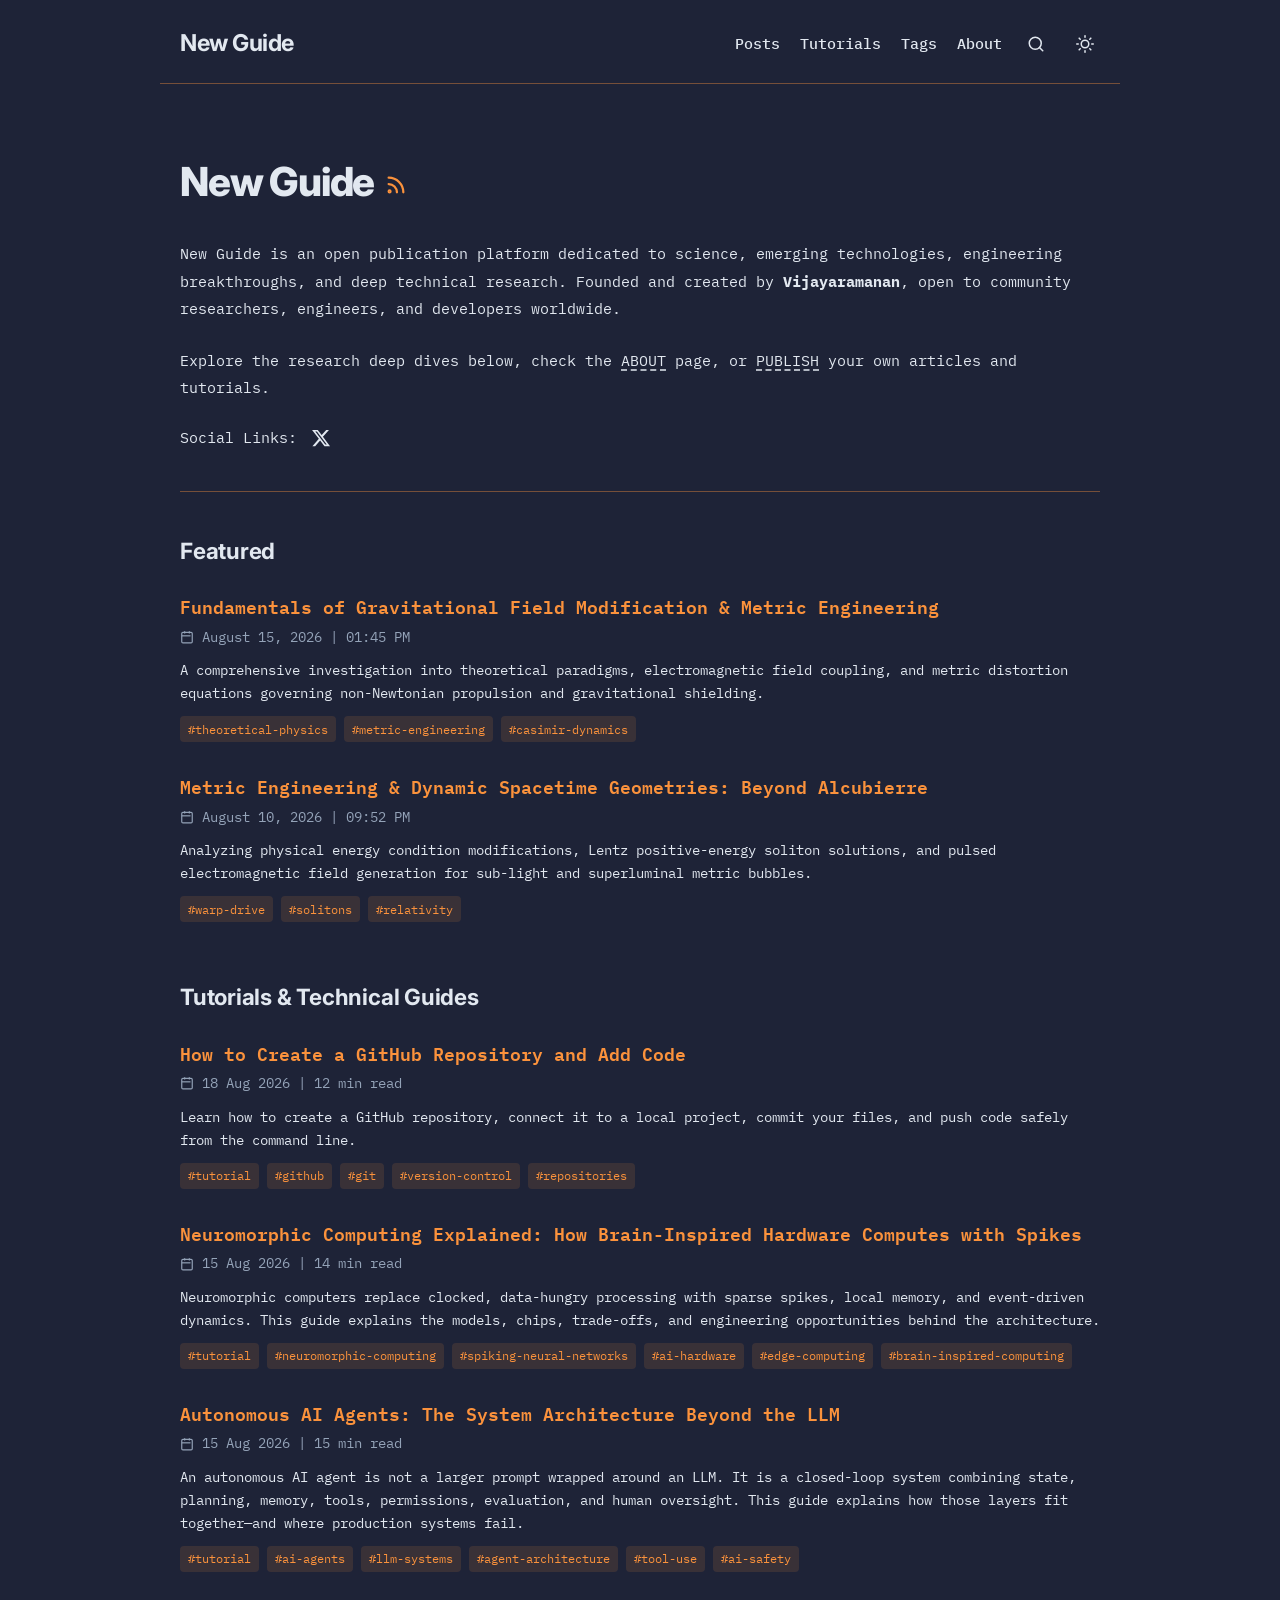
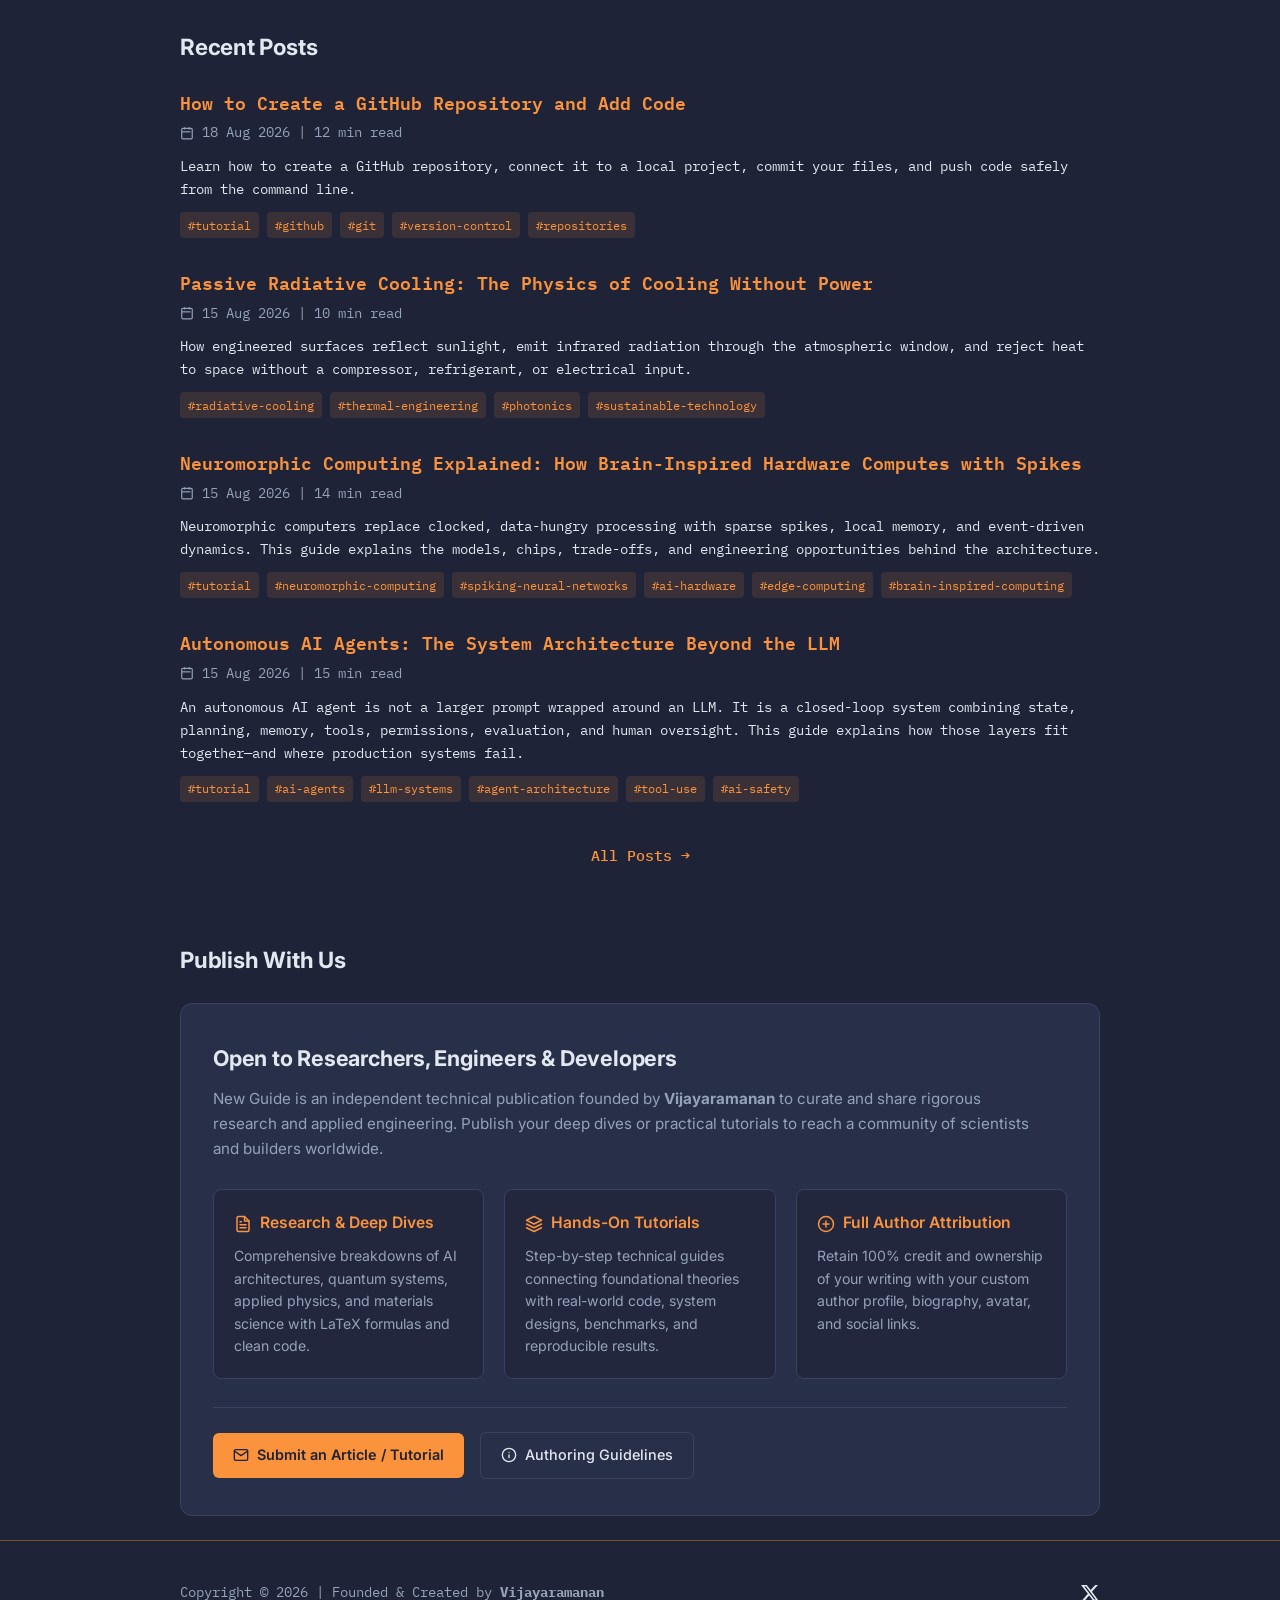
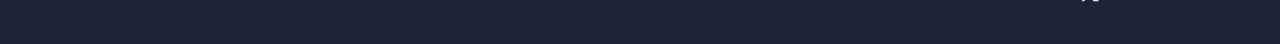
==== index.html @ a6766ba2 "Convert Authoring Guidelines to themed article page instead of raw markdown file" ====
<!DOCTYPE html>
<html lang="en" data-theme="dark">

<head>
  <meta charset="UTF-8">
  <meta name="viewport" content="width=device-width, initial-scale=1.0">
  <title>Emerging Tech &amp; Applied Science Deep Dives | New Guide</title>
  <meta name="description"
    content="Comprehensive technical guides, tutorials, and research breakdowns on AI, quantum computing, and advanced engineering. Founded by Vijayaramanan." />
  <meta name="robots" content="index, follow">

  <!-- Verification & Monetization -->
  <meta name="google-site-verification" content="jh57drEPkRNOTFCvzZ0YtAgX_91WFFoEZ09St9JlWF8" />
  <meta name="msvalidate.01" content="FA32A6288F4A4C66788B131531C3F22E" />
  <meta name="google-adsense-account" content="ca-pub-8344690183423668">

  <!-- Font Preconnect & Fast Non-Blocking Typography -->
  <link rel="preconnect" href="https://fonts.googleapis.com">
  <link rel="preconnect" href="https://fonts.gstatic.com" crossorigin>
  <link rel="preload" as="style"
    href="https://fonts.googleapis.com/css2?family=IBM+Plex+Mono:wght@400;600&family=Inter:wght@400;600;700&display=swap">
  <link rel="stylesheet"
    href="https://fonts.googleapis.com/css2?family=IBM+Plex+Mono:wght@400;600&family=Inter:wght@400;600;700&display=swap"
    media="print" onload="this.media='all'">
  <noscript>
    <link rel="stylesheet"
      href="https://fonts.googleapis.com/css2?family=IBM+Plex+Mono:wght@400;600&family=Inter:wght@400;600;700&display=swap">
  </noscript>

  <!-- Core CSS Stylesheet -->
  <link rel="stylesheet" href="assets/css/main.css?v=8">

  <!-- Favicon -->
  <link rel="icon" type="image/svg+xml"
    href="data:image/svg+xml,<svg xmlns='http://www.w3.org/2000/svg' viewBox='0 0 100 100'><circle cx='50' cy='50' r='40' fill='%23fb923c'/></svg>">
</head>

<body>
  <!-- Header -->
  <header class="site-header">
    <div class="container header-inner">
      <a href="/" class="brand-title">New Guide</a>

      <div class="nav-group">
        <nav>
          <ul class="nav-links">
            <li><a href="posts" class="nav-link">Posts</a></li>
            <li><a href="#tutorials" class="nav-link">Tutorials</a></li>
            <li><a href="posts#tags" class="nav-link">Tags</a></li>
            <li><a href="about" class="nav-link">About</a></li>
          </ul>
        </nav>

        <!-- Search Icon Button -->
        <button class="icon-btn" id="searchToggleBtn" aria-label="Search posts" title="Search">
          <svg viewBox="0 0 24 24" fill="none" stroke="currentColor" stroke-width="2" stroke-linecap="round"
            stroke-linejoin="round">
            <circle cx="11" cy="11" r="8"></circle>
            <line x1="21" y1="21" x2="16.65" y2="16.65"></line>
          </svg>
        </button>

        <!-- Light / Dark Theme Toggle Button -->
        <button class="icon-btn" id="themeToggleBtn" aria-label="Toggle light & dark theme" title="Toggle Theme">
          <svg id="themeIconSun" viewBox="0 0 24 24" fill="none" stroke="currentColor" stroke-width="2"
            stroke-linecap="round" stroke-linejoin="round">
            <circle cx="12" cy="12" r="5"></circle>
            <line x1="12" y1="1" x2="12" y2="3"></line>
            <line x1="12" y1="21" x2="12" y2="23"></line>
            <line x1="4.22" y1="4.22" x2="5.64" y2="5.64"></line>
            <line x1="18.36" y1="18.36" x2="19.78" y2="19.78"></line>
            <line x1="1" y1="12" x2="3" y2="12"></line>
            <line x1="21" y1="12" x2="23" y2="12"></line>
            <line x1="4.22" y1="19.78" x2="5.64" y2="18.36"></line>
            <line x1="18.36" y1="5.64" x2="19.78" y2="4.22"></line>
          </svg>
          <svg id="themeIconMoon" viewBox="0 0 24 24" fill="none" stroke="currentColor" stroke-width="2"
            stroke-linecap="round" stroke-linejoin="round" style="display: none;">
            <path d="M21 12.79A9 9 0 1 1 11.21 3 7 7 0 0 0 21 12.79z"></path>
          </svg>
        </button>
      </div>
    </div>
  </header>

  <main class="container">
    <!-- Realtime Search Filter Bar -->
    <div class="search-container" id="searchContainer">
      <input type="text" class="search-input" id="searchInput" placeholder="Search for any post or topic...">
    </div>

    <!-- Hero / Intro Section -->
    <section class="hero-section">
      <div class="hero-title-row">
        <h1 class="hero-title">New Guide</h1>
        <a href="#posts" class="rss-icon" aria-label="RSS Feed" title="RSS Feed">
          <svg viewBox="0 0 24 24" fill="none" stroke="currentColor" stroke-width="2.5" stroke-linecap="round"
            stroke-linejoin="round">
            <path d="M4 11a9 9 0 0 1 9 9"></path>
            <path d="M4 4a16 16 0 0 1 16 16"></path>
            <circle cx="5" cy="19" r="1"></circle>
          </svg>
        </a>
      </div>

      <p class="hero-bio">
        New Guide is an open publication platform dedicated to science, emerging technologies, engineering
        breakthroughs, and deep technical research. Founded and created by <strong>Vijayaramanan</strong>, open to
        community researchers, engineers, and developers worldwide.
      </p>

      <p class="hero-bio">
        Explore the research deep dives below, check the <a href="about" class="link-underline">ABOUT</a> page, or <a
          href="#contribute" class="link-underline">PUBLISH</a> your own articles and tutorials.
      </p>

      <div class="hero-social-row">
        <span>Social Links:</span>
        <div class="social-icons-group">
          <!-- X (Twitter) -->
          <a href="https://x.com" target="_blank" rel="noopener noreferrer" class="social-icon-link" aria-label="X"
            title="Follow on X">
            <svg viewBox="0 0 24 24" width="18" height="18" fill="currentColor">
              <path
                d="M18.244 2.25h3.308l-7.227 8.26 8.502 11.24H16.17l-5.214-6.817L4.99 21.75H1.68l7.73-8.835L1.254 2.25H8.08l4.713 6.231zm-1.161 17.52h1.833L7.084 4.126H5.117z">
              </path>
            </svg>
          </a>
        </div>
      </div>
    </section>



    <!-- Featured Section -->
    <section class="section-posts" id="posts">
      <h2 class="section-title">Featured</h2>

      <ul class="posts-list">
        <!-- Post 1 -->
        <li class="post-item">
          <h3 class="post-title">
            <a href="article.html?slug=antigravity-basics">Fundamentals of Gravitational Field Modification &amp; Metric
              Engineering</a>
          </h3>
          <div class="post-meta">
            <svg viewBox="0 0 24 24" fill="none" stroke="currentColor" stroke-width="2">
              <rect x="3" y="4" width="18" height="18" rx="2" ry="2"></rect>
              <line x1="16" y1="2" x2="16" y2="6"></line>
              <line x1="8" y1="2" x2="8" y2="6"></line>
              <line x1="3" y1="10" x2="18" y2="10"></line>
            </svg>
            <span>August 15, 2026 | 01:45 PM</span>
          </div>
          <p class="post-description">
            A comprehensive investigation into theoretical paradigms, electromagnetic field coupling, and metric
            distortion equations governing non-Newtonian propulsion and gravitational shielding.
          </p>
          <div class="post-tags" id="tags">
            <a href="#tags" class="tag-pill">#theoretical-physics</a>
            <a href="#tags" class="tag-pill">#metric-engineering</a>
            <a href="#tags" class="tag-pill">#casimir-dynamics</a>
          </div>
        </li>

        <!-- Post 2 -->
        <li class="post-item">
          <h3 class="post-title">
            <a href="article.html?slug=warp-metric-engineering">Metric Engineering &amp; Dynamic Spacetime Geometries:
              Beyond Alcubierre</a>
          </h3>
          <div class="post-meta">
            <svg viewBox="0 0 24 24" fill="none" stroke="currentColor" stroke-width="2">
              <rect x="3" y="4" width="18" height="18" rx="2" ry="2"></rect>
              <line x1="16" y1="2" x2="16" y2="6"></line>
              <line x1="8" y1="2" x2="8" y2="6"></line>
              <line x1="3" y1="10" x2="18" y2="10"></line>
            </svg>
            <span>August 10, 2026 | 09:52 PM</span>
          </div>
          <p class="post-description">
            Analyzing physical energy condition modifications, Lentz positive-energy soliton solutions, and pulsed
            electromagnetic field generation for sub-light and superluminal metric bubbles.
          </p>
          <div class="post-tags">
            <a href="#tags" class="tag-pill">#warp-drive</a>
            <a href="#tags" class="tag-pill">#solitons</a>
            <a href="#tags" class="tag-pill">#relativity</a>
          </div>
        </li>
      </ul>
    </section>

    <!-- Tutorials & Technical Guides Section -->
    <section class="section-posts" id="tutorials">
      <h2 class="section-title">Tutorials &amp; Technical Guides</h2>

      <ul class="posts-list" id="tutorialsList">
        <!-- Tutorial: GitHub Repo -->
        <li class="post-item">
          <h3 class="post-title">
            <a href="article?slug=how-to-create-a-github-repository-and-add-code">How to Create a GitHub Repository and Add Code</a>
          </h3>
          <div class="post-meta">
            <svg viewBox="0 0 24 24" fill="none" stroke="currentColor" stroke-width="2">
              <rect x="3" y="4" width="18" height="18" rx="2" ry="2"></rect>
              <line x1="16" y1="2" x2="16" y2="6"></line>
              <line x1="8" y1="2" x2="8" y2="6"></line>
              <line x1="3" y1="10" x2="18" y2="10"></line>
            </svg>
            <span>August 18, 2026 | 12 min read</span>
          </div>
          <p class="post-description">
            Learn how to create a GitHub repository, connect it to a local project, commit your files, and push code safely from the command line.
          </p>
          <div class="post-tags">
            <a href="posts?filter=tutorials" class="tag-pill">#tutorial</a>
            <a href="posts?filter=tutorials" class="tag-pill">#GitHub</a>
            <a href="posts?filter=tutorials" class="tag-pill">#version-control</a>
          </div>
        </li>

        <!-- Tutorial: AI Agents -->
        <li class="post-item">
          <h3 class="post-title">
            <a href="article?slug=autonomous-ai-agents-system-architecture">Autonomous AI Agents: The System Architecture Beyond the LLM</a>
          </h3>
          <div class="post-meta">
            <svg viewBox="0 0 24 24" fill="none" stroke="currentColor" stroke-width="2">
              <rect x="3" y="4" width="18" height="18" rx="2" ry="2"></rect>
              <line x1="16" y1="2" x2="16" y2="6"></line>
              <line x1="8" y1="2" x2="8" y2="6"></line>
              <line x1="3" y1="10" x2="18" y2="10"></line>
            </svg>
            <span>August 15, 2026 | 15 min read</span>
          </div>
          <p class="post-description">
            A comprehensive architectural walkthrough for designing closed-loop agent systems combining state machines, planning memory, tool orchestration, permission tiers, and production failure-handling.
          </p>
          <div class="post-tags">
            <a href="posts?filter=tutorials" class="tag-pill">#tutorial</a>
            <a href="posts?filter=tutorials" class="tag-pill">#AI-agents</a>
            <a href="posts?filter=tutorials" class="tag-pill">#system-architecture</a>
          </div>
        </li>

        <!-- Tutorial: Neuromorphic -->
        <li class="post-item">
          <h3 class="post-title">
            <a href="article?slug=neuromorphic-computing-brain-inspired-hardware">Neuromorphic Computing Explained: How Brain-Inspired Hardware Computes with Spikes</a>
          </h3>
          <div class="post-meta">
            <svg viewBox="0 0 24 24" fill="none" stroke="currentColor" stroke-width="2">
              <rect x="3" y="4" width="18" height="18" rx="2" ry="2"></rect>
              <line x1="16" y1="2" x2="16" y2="6"></line>
              <line x1="8" y1="2" x2="8" y2="6"></line>
              <line x1="3" y1="10" x2="18" y2="10"></line>
            </svg>
            <span>August 15, 2026 | 14 min read</span>
          </div>
          <p class="post-description">
            A step-by-step breakdown of how brain-inspired hardware computes using sparse asynchronous spikes, leaky integrate-and-fire models, and on-chip synaptic crossbars.
          </p>
          <div class="post-tags">
            <a href="posts?filter=tutorials" class="tag-pill">#tutorial</a>
            <a href="posts?filter=tutorials" class="tag-pill">#neuromorphic</a>
            <a href="posts?filter=tutorials" class="tag-pill">#AI-hardware</a>
          </div>
        </li>
      </ul>
    </section>

    <!-- Recent Posts Section -->
    <section class="section-posts">
      <h2 class="section-title">Recent Posts</h2>

      <ul class="posts-list" id="latestArticlesGrid">
        <!-- Monthly Field Dispatch 1 -->
        <li class="post-item">
          <h3 class="post-title">
            <a href="article.html?slug=antigravity-basics">High-Q Superconducting Resonator Cryogenic Calibration</a>
          </h3>
          <div class="post-meta">
            <svg viewBox="0 0 24 24" fill="none" stroke="currentColor" stroke-width="2">
              <rect x="3" y="4" width="18" height="18" rx="2" ry="2"></rect>
              <line x1="16" y1="2" x2="16" y2="6"></line>
              <line x1="8" y1="2" x2="8" y2="6"></line>
              <line x1="3" y1="10" x2="18" y2="10"></line>
            </svg>
            <span>August 02, 2026 | 11:15 AM</span>
          </div>
          <p class="post-description">
            Testing unloaded quality factor in niobium-tin microwave cavities at 2.0 Kelvin for baseline Casimir
            displacement detection.
          </p>
          <div class="post-tags">
            <a href="#tags" class="tag-pill">#lab-dispatch</a>
            <a href="#tags" class="tag-pill">#superconductivity</a>
          </div>
        </li>

        <!-- Monthly Field Dispatch 2 -->
        <li class="post-item">
          <h3 class="post-title">
            <a href="article.html?slug=warp-metric-engineering">Numerical Convergence of Lentz Soliton Stress
              Tensors</a>
          </h3>
          <div class="post-meta">
            <svg viewBox="0 0 24 24" fill="none" stroke="currentColor" stroke-width="2">
              <rect x="3" y="4" width="18" height="18" rx="2" ry="2"></rect>
              <line x1="16" y1="2" x2="16" y2="6"></line>
              <line x1="8" y1="2" x2="8" y2="6"></line>
              <line x1="3" y1="10" x2="18" y2="10"></line>
            </svg>
            <span>July 24, 2026 | 04:30 PM</span>
          </div>
          <p class="post-description">
            Numerical benchmarks indicating harmonic frequency mixing yields a 42% reduction in required excitation
            field power.
          </p>
          <div class="post-tags">
            <a href="#tags" class="tag-pill">#numerical-physics</a>
            <a href="#tags" class="tag-pill">#tensors</a>
          </div>
        </li>
      </ul>

      <div class="all-posts-btn-wrapper">
        <a href="posts" class="all-posts-link">
          All Posts &rarr;
        </a>
      </div>
    </section>

    <!-- Contribute / Publish Section -->
    <section class="section-contribute" id="contribute">
      <h2 class="section-title">Publish With Us</h2>

      <div class="contribute-box">
        <div class="contribute-header">
          <h3 class="contribute-tagline">Open to Researchers, Engineers &amp; Developers</h3>
          <p class="contribute-desc">
            New Guide is an independent technical publication founded by <strong>Vijayaramanan</strong> to curate and
            share rigorous research and applied engineering. Publish your deep dives or practical tutorials to reach a
            community of scientists and builders worldwide.
          </p>
        </div>

        <div class="contribute-features">
          <div class="contribute-feature-item">
            <div class="contribute-feature-title">
              <svg viewBox="0 0 24 24" width="18" height="18" fill="none" stroke="currentColor" stroke-width="2"
                stroke-linecap="round" stroke-linejoin="round">
                <path d="M14 2H6a2 2 0 0 0-2 2v16a2 2 0 0 0 2 2h12a2 2 0 0 0 2-2V8z"></path>
                <polyline points="14 2 14 8 20 8"></polyline>
                <line x1="16" y1="13" x2="8" y2="13"></line>
                <line x1="16" y1="17" x2="8" y2="17"></line>
                <polyline points="10 9 9 9 8 9"></polyline>
              </svg>
              <span>Research &amp; Deep Dives</span>
            </div>
            <p class="contribute-feature-text">
              Comprehensive breakdowns of AI architectures, quantum systems, applied physics, and materials science with
              LaTeX formulas and clean code.
            </p>
          </div>

          <div class="contribute-feature-item">
            <div class="contribute-feature-title">
              <svg viewBox="0 0 24 24" width="18" height="18" fill="none" stroke="currentColor" stroke-width="2"
                stroke-linecap="round" stroke-linejoin="round">
                <polygon points="12 2 2 7 12 12 22 7 12 2"></polygon>
                <polyline points="2 17 12 22 22 17"></polyline>
                <polyline points="2 12 12 17 22 12"></polyline>
              </svg>
              <span>Hands-On Tutorials</span>
            </div>
            <p class="contribute-feature-text">
              Step-by-step technical guides connecting foundational theories with real-world code, system designs,
              benchmarks, and reproducible results.
            </p>
          </div>

          <div class="contribute-feature-item">
            <div class="contribute-feature-title">
              <svg viewBox="0 0 24 24" width="18" height="18" fill="none" stroke="currentColor" stroke-width="2"
                stroke-linecap="round" stroke-linejoin="round">
                <circle cx="12" cy="12" r="10"></circle>
                <path d="M12 8v8"></path>
                <path d="M8 12h8"></path>
              </svg>
              <span>Full Author Attribution</span>
            </div>
            <p class="contribute-feature-text">
              Retain 100% credit and ownership of your writing with your custom author profile, biography, avatar, and
              social links.
            </p>
          </div>
        </div>

        <div class="contribute-actions">
          <a href="mailto:mvijayramanan1210@gmail.com?subject=Article%20Submission%20/%20Proposal%20-%20New%20Guide"
            class="btn-primary">
            <svg viewBox="0 0 24 24" width="16" height="16" fill="none" stroke="currentColor" stroke-width="2"
              stroke-linecap="round" stroke-linejoin="round">
              <path d="M4 4h16c1.1 0 2 .9 2 2v12c0 1.1-.9 2-2 2H4c-1.1 0-2-.9-2-2V6c0-1.1.9-2 2-2z"></path>
              <polyline points="22,6 12,13 2,6"></polyline>
            </svg>
            Submit an Article / Tutorial
          </a>
          <a href="article?slug=authoring-guidelines" class="btn-secondary">
            <svg viewBox="0 0 24 24" width="16" height="16" fill="none" stroke="currentColor" stroke-width="2"
              stroke-linecap="round" stroke-linejoin="round">
              <circle cx="12" cy="12" r="10"></circle>
              <line x1="12" y1="16" x2="12" y2="12"></line>
              <line x1="12" y1="8" x2="12.01" y2="8"></line>
            </svg>
            Authoring Guidelines
          </a>
        </div>
      </div>
    </section>


  </main>

  <!-- Footer -->
  <footer class="site-footer">
    <div class="container footer-inner">
      <div>
        Copyright &copy; 2026 | Founded &amp; Created by <strong>Vijayaramanan</strong>
      </div>
      <div class="footer-social-links">
        <a href="https://x.com" target="_blank" rel="noopener noreferrer" class="social-icon-link" aria-label="X"
          title="Follow on X">
          <svg viewBox="0 0 24 24" width="18" height="18" fill="currentColor">
            <path
              d="M18.244 2.25h3.308l-7.227 8.26 8.502 11.24H16.17l-5.214-6.817L4.99 21.75H1.68l7.73-8.835L1.254 2.25H8.08l4.713 6.231zm-1.161 17.52h1.833L7.084 4.126H5.117z">
            </path>
          </svg>
        </a>
      </div>
    </div>
  </footer>

  <!-- Scripts -->
  <script src="assets/js/main.js?v=11"></script>
  <script src="assets/js/articles-index.js?v=11"></script>

  <!-- Non-Blocking Analytics & Monetization (Loaded after paint for high Core Web Vitals) -->
  <script async src="https://www.googletagmanager.com/gtag/js?id=G-02VJ3HKMP4"></script>
  <script>
    window.dataLayer = window.dataLayer || [];
    function gtag() { dataLayer.push(arguments); }
    gtag('js', new Date());
    gtag('config', 'G-02VJ3HKMP4');
  </script>
  <script async src="https://pagead2.googlesyndication.com/pagead/js/adsbygoogle.js?client=ca-pub-8344690183423668"
    crossorigin="anonymous"></script>
  <script async src="https://fundingchoicesmessages.google.com/i/pub-8344690183423668?ers=1"></script>
  <script>
    (function () {
      function signalGooglefcPresent() {
        if (!window.frames['googlefcPresent']) {
          if (document.body) {
            const iframe = document.createElement('iframe');
            iframe.style = 'width: 0; height: 0; border: none; z-index: -1000; left: -1000px; top: -1000px;';
            iframe.style.display = 'none';
            iframe.name = 'googlefcPresent';
            document.body.appendChild(iframe);
          } else {
            setTimeout(signalGooglefcPresent, 0);
          }
        }
      }
      signalGooglefcPresent();
    })();
  </script>
  <script>
    (function (c, l, a, r, i, t, y) {
      c[a] = c[a] || function () { (c[a].q = c[a].q || []).push(arguments) };
      t = l.createElement(r); t.async = 1; t.src = "https://www.clarity.ms/tag/" + i + "?ref=bwt";
      y = l.getElementsByTagName(r)[0]; y.parentNode.insertBefore(t, y);
    })(window, document, "clarity", "script", "y2ti6affwv");
  </script>
</body>

</html>
---- assets/css/main.css ----
/* ==========================================================================
   ASTROPAPER THEME - NEW GUIDE
   Minimal, accessible, responsive, clean typography & high-contrast dark/light mode
   ========================================================================== */

:root {
  /* Color Palette - Dark Mode (Default) */
  --color-bg: #1e2337;
  --color-card: #282f48;
  --color-card-muted: #22273d;
  --color-border: #3b4261;
  --color-border-accent: rgba(251, 146, 60, 0.4);
  --color-text-base: #e2e8f0;
  --color-text-muted: #94a3b8;
  --color-accent: #fb923c;       /* AstroPaper signature orange/copper */
  --color-accent-hover: #fdba74;
  --color-tag-bg: rgba(251, 146, 60, 0.12);

  /* Fonts */
  --font-mono: 'IBM Plex Mono', 'Fira Code', ui-monospace, SFMono-Regular, Menlo, Monaco, Consolas, monospace;
  --font-sans: 'Inter', system-ui, -apple-system, BlinkMacSystemFont, 'Segoe UI', Roboto, sans-serif;

  /* Layout */
  --max-width: 960px;
  --header-height: 64px;
}

[data-theme="light"] {
  --color-bg: #fdfdfd;
  --color-card: #ffffff;
  --color-card-muted: #f8fafc;
  --color-border: #e2e8f0;
  --color-border-accent: rgba(234, 88, 12, 0.3);
  --color-text-base: #1e293b;
  --color-text-muted: #64748b;
  --color-accent: #ea580c;
  --color-accent-hover: #c2410c;
  --color-tag-bg: rgba(234, 88, 12, 0.08);
}

/* Reset & Base */
*, *::before, *::after {
  box-sizing: border-box;
  margin: 0;
  padding: 0;
}

html {
  scroll-behavior: smooth;
  background-color: var(--color-bg);
}

body {
  font-family: var(--font-mono);
  background-color: var(--color-bg);
  color: var(--color-text-base);
  line-height: 1.7;
  font-size: 1rem;
  -webkit-font-smoothing: antialiased;
  -moz-osx-font-smoothing: grayscale;
  min-height: 100vh;
  display: flex;
  flex-direction: column;
  transition: background-color 0.2s ease, color 0.2s ease;
}

/* Links */
a {
  color: inherit;
  text-decoration: none;
  transition: color 0.15s ease;
}

a.link-underline {
  text-decoration: underline;
  text-underline-offset: 4px;
  text-decoration-style: dashed;
}

a.link-underline:hover {
  color: var(--color-accent);
  text-decoration-style: solid;
}

/* Layout Containers */
.container {
  width: 100%;
  max-width: var(--max-width);
  margin: 0 auto;
  padding: 0 1.25rem;
}

/* Top Header */
.site-header {
  width: 100%;
  padding: 1.5rem 0 1rem 0;
}

.site-header .header-inner {
  display: flex;
  align-items: center;
  justify-content: space-between;
  padding-bottom: 1.25rem;
  border-bottom: 1px solid var(--color-border-accent);
}

.brand-title {
  font-family: var(--font-sans);
  font-size: 1.45rem;
  font-weight: 700;
  letter-spacing: -0.02em;
  color: var(--color-text-base);
  transition: color 0.15s ease;
}

.brand-title:hover {
  color: var(--color-accent);
}

.nav-group {
  display: flex;
  align-items: center;
  gap: 1.25rem;
}

.nav-links {
  display: flex;
  align-items: center;
  gap: 1.25rem;
  list-style: none;
  font-size: 0.95rem;
}

.nav-link {
  color: var(--color-text-base);
  font-weight: 500;
  padding: 0.2rem 0;
  position: relative;
}

.nav-link:hover, .nav-link.active {
  color: var(--color-accent);
}

/* Action Icons (Search & Theme Toggle) */
.icon-btn {
  background: transparent;
  border: none;
  color: var(--color-text-base);
  cursor: pointer;
  padding: 0.35rem;
  display: inline-flex;
  align-items: center;
  justify-content: center;
  border-radius: 4px;
  transition: color 0.15s ease, transform 0.15s ease;
}

.icon-btn:hover {
  color: var(--color-accent);
  transform: scale(1.1);
}

.icon-btn svg {
  width: 18px;
  height: 18px;
}

/* Main Content Area */
main {
  flex: 1;
  padding-bottom: 4rem;
}

/* Hero Section */
.hero-section {
  padding: 3rem 0 2.5rem 0;
  border-bottom: 1px solid var(--color-border-accent);
}

.hero-title-row {
  display: flex;
  align-items: baseline;
  gap: 0.65rem;
  margin-bottom: 1.5rem;
}

.hero-title {
  font-family: var(--font-sans);
  font-size: 2.5rem;
  font-weight: 800;
  letter-spacing: -0.03em;
  color: var(--color-text-base);
}

.rss-icon {
  color: var(--color-accent);
  display: inline-flex;
  align-items: center;
}

.rss-icon svg {
  width: 22px;
  height: 22px;
}

.hero-bio {
  font-size: 0.95rem;
  color: var(--color-text-base);
  line-height: 1.8;
  margin-bottom: 1.5rem;
}

.hero-social-row {
  display: flex;
  align-items: center;
  gap: 0.85rem;
  font-size: 0.95rem;
  flex-wrap: wrap;
}

.social-icons-group {
  display: flex;
  align-items: center;
  gap: 0.75rem;
}

.social-icon-link {
  color: var(--color-text-base);
  display: inline-flex;
  align-items: center;
  transition: color 0.15s ease, transform 0.15s ease;
}

.social-icon-link:hover {
  color: var(--color-accent);
  transform: translateY(-2px);
}

.social-icon-link svg {
  width: 20px;
  height: 20px;
}

/* Section Titles */
.section-posts {
  padding: 2.5rem 0 1rem 0;
}

.section-title {
  font-family: var(--font-sans);
  font-size: 1.4rem;
  font-weight: 700;
  color: var(--color-text-base);
  margin-bottom: 1.5rem;
  letter-spacing: -0.01em;
}

/* Post Lists (AstroPaper Linear Style on Homepage) */
.posts-list {
  display: flex;
  flex-direction: column;
  gap: 2rem;
  list-style: none;
}

.post-item {
  display: flex;
  flex-direction: column;
  gap: 0.35rem;
}

.post-title {
  font-family: var(--font-mono);
  font-size: 1.15rem;
  font-weight: 600;
  line-height: 1.4;
}

.post-title a {
  color: var(--color-accent);
}

.post-title a:hover {
  text-decoration: underline;
  text-underline-offset: 4px;
}

.post-meta {
  display: flex;
  align-items: center;
  gap: 0.5rem;
  font-size: 0.85rem;
  color: var(--color-text-muted);
}

.post-meta svg {
  width: 14px;
  height: 14px;
  color: var(--color-text-muted);
}

.post-description {
  font-size: 0.9rem;
  color: var(--color-text-base);
  line-height: 1.6;
  margin-top: 0.25rem;
}

.post-tags {
  display: flex;
  gap: 0.5rem;
  flex-wrap: wrap;
  margin-top: 0.4rem;
}

.tag-pill {
  font-size: 0.78rem;
  color: var(--color-accent);
  background: var(--color-tag-bg);
  padding: 0.15rem 0.5rem;
  border-radius: 4px;
  text-decoration: none;
}

.tag-pill:hover {
  text-decoration: underline;
}

/* ==========================================================================
   ALL POSTS - 3-COLUMN CARD GRID (AS REQUESTED)
   ========================================================================== */

.posts-page-header {
  padding: 2rem 0 1.5rem 0;
}

.posts-page-title {
  font-family: var(--font-sans);
  font-size: 2.25rem;
  font-weight: 800;
  color: var(--color-text-base);
  margin-bottom: 0.5rem;
}

.posts-page-subtitle {
  font-size: 0.95rem;
  color: var(--color-text-muted);
}

/* Category Filter Tabs */
.filter-tabs-row {
  display: flex;
  align-items: center;
  gap: 0.5rem;
  flex-wrap: wrap;
  margin: 1.5rem 0 2rem 0;
  padding-bottom: 1rem;
  border-bottom: 1px solid var(--color-border);
}

.filter-tab-btn {
  background: var(--color-card);
  border: 1px solid var(--color-border);
  color: var(--color-text-muted);
  font-family: var(--font-mono);
  font-size: 0.82rem;
  padding: 0.4rem 0.85rem;
  border-radius: 6px;
  cursor: pointer;
  transition: all 0.15s ease;
}

.filter-tab-btn:hover, .filter-tab-btn.active {
  background: var(--color-tag-bg);
  border-color: var(--color-accent);
  color: var(--color-accent);
}

/* The 3-Column Blog Cards Grid */
.posts-grid {
  display: grid;
  grid-template-columns: repeat(auto-fill, minmax(280px, 1fr));
  gap: 1.5rem;
  list-style: none;
  margin-bottom: 3rem;
}

@media (min-width: 768px) {
  .posts-grid {
    grid-template-columns: repeat(2, 1fr);
  }
}

@media (min-width: 900px) {
  .posts-grid {
    grid-template-columns: repeat(3, 1fr);
  }
}

/* Single Post Card */
.card-post {
  background: var(--color-card);
  border: 1px solid var(--color-border);
  border-radius: 12px;
  padding: 1.5rem;
  display: flex;
  flex-direction: column;
  justify-content: space-between;
  height: 100%;
  transition: transform 0.2s ease, border-color 0.2s ease, box-shadow 0.2s ease;
  box-shadow: 0 4px 12px rgba(0, 0, 0, 0.08);
}

.card-post:hover {
  transform: translateY(-4px);
  border-color: var(--color-accent);
  box-shadow: 0 10px 25px rgba(0, 0, 0, 0.18);
}

.card-top {
  display: flex;
  flex-direction: column;
}

.card-category {
  font-family: var(--font-sans);
  font-size: 0.82rem;
  font-weight: 600;
  color: var(--color-accent);
  margin-bottom: 0.65rem;
  text-transform: capitalize;
}

.card-title-row {
  display: flex;
  align-items: flex-start;
  justify-content: space-between;
  gap: 0.5rem;
  margin-bottom: 0.75rem;
}

.card-title {
  font-family: var(--font-sans);
  font-size: 1.2rem;
  font-weight: 700;
  line-height: 1.35;
  color: var(--color-text-base);
  transition: color 0.15s ease;
}

.card-post:hover .card-title {
  color: var(--color-accent);
}

.card-arrow {
  font-size: 1.15rem;
  line-height: 1;
  color: var(--color-text-muted);
  transition: transform 0.2s ease, color 0.2s ease;
  flex-shrink: 0;
}

.card-post:hover .card-arrow {
  transform: translate(2px, -2px);
  color: var(--color-accent);
}

.card-excerpt {
  font-family: var(--font-mono);
  font-size: 0.88rem;
  color: var(--color-text-muted);
  line-height: 1.6;
  margin-bottom: 1.5rem;
  flex-grow: 1;
}

/* Author Footer */
.card-author-footer {
  display: flex;
  align-items: center;
  gap: 0.75rem;
  padding-top: 1rem;
  border-top: 1px solid var(--color-border);
}

.card-avatar {
  width: 36px;
  height: 36px;
  border-radius: 50%;
  background: var(--color-accent);
  color: #1e2337;
  font-weight: 700;
  font-size: 0.88rem;
  display: flex;
  align-items: center;
  justify-content: center;
  flex-shrink: 0;
}

.card-author-meta {
  display: flex;
  flex-direction: column;
  line-height: 1.25;
}

.card-author-name {
  font-family: var(--font-sans);
  font-size: 0.85rem;
  font-weight: 600;
  color: var(--color-text-base);
}

.card-post-date {
  font-family: var(--font-mono);
  font-size: 0.75rem;
  color: var(--color-text-muted);
}

/* "All Posts ->" button */
.all-posts-btn-wrapper {
  margin-top: 2.5rem;
  text-align: center;
}

.all-posts-link {
  display: inline-flex;
  align-items: center;
  gap: 0.4rem;
  font-size: 0.95rem;
  color: var(--color-accent);
  font-weight: 500;
}

.all-posts-link:hover {
  text-decoration: underline;
  text-underline-offset: 4px;
}

/* Contribute & Publish Section */
.section-contribute {
  padding: 3.5rem 0 1.5rem 0;
}

.contribute-box {
  background: var(--color-card);
  border: 1px solid var(--color-border);
  border-radius: 12px;
  padding: 2.25rem 2rem;
  margin-top: 1.25rem;
  position: relative;
  overflow: hidden;
  transition: border-color 0.2s ease, box-shadow 0.2s ease;
  font-family: var(--font-sans);
}

.contribute-box:hover {
  border-color: var(--color-border-accent);
  box-shadow: 0 8px 24px rgba(0, 0, 0, 0.15);
}

.contribute-header {
  margin-bottom: 1.75rem;
}

.contribute-tagline {
  font-family: var(--font-sans);
  font-size: 1.35rem;
  font-weight: 700;
  color: var(--color-text-base);
  margin-bottom: 0.6rem;
  letter-spacing: -0.01em;
}

.contribute-desc {
  font-family: var(--font-sans);
  font-size: 0.95rem;
  color: var(--color-text-muted);
  line-height: 1.65;
  max-width: 820px;
}

.contribute-features {
  display: grid;
  grid-template-columns: repeat(auto-fit, minmax(250px, 1fr));
  gap: 1.25rem;
  margin: 1.75rem 0;
}

.contribute-feature-item {
  background: var(--color-card-muted);
  border: 1px solid var(--color-border);
  border-radius: 8px;
  padding: 1.25rem;
  display: flex;
  flex-direction: column;
  gap: 0.5rem;
  transition: transform 0.15s ease, border-color 0.15s ease;
}

.contribute-feature-item:hover {
  transform: translateY(-2px);
  border-color: var(--color-border-accent);
}

.contribute-feature-title {
  font-family: var(--font-sans);
  font-size: 0.98rem;
  font-weight: 600;
  color: var(--color-accent);
  display: flex;
  align-items: center;
  gap: 0.5rem;
}

.contribute-feature-text {
  font-family: var(--font-sans);
  font-size: 0.88rem;
  color: var(--color-text-muted);
  line-height: 1.6;
}

.contribute-actions {
  display: flex;
  align-items: center;
  flex-wrap: wrap;
  gap: 1rem;
  margin-top: 1.75rem;
  padding-top: 1.5rem;
  border-top: 1px solid var(--color-border);
}

.btn-primary {
  display: inline-flex;
  align-items: center;
  gap: 0.5rem;
  background: var(--color-accent);
  color: #1e2337;
  font-family: var(--font-sans);
  font-weight: 600;
  font-size: 0.9rem;
  padding: 0.65rem 1.25rem;
  border-radius: 6px;
  transition: background-color 0.15s ease, transform 0.15s ease;
}

.btn-primary:hover {
  background: var(--color-accent-hover);
  transform: translateY(-1px);
  color: #1e2337;
}

.btn-secondary {
  display: inline-flex;
  align-items: center;
  gap: 0.5rem;
  background: transparent;
  color: var(--color-text-base);
  border: 1px solid var(--color-border);
  font-family: var(--font-sans);
  font-weight: 500;
  font-size: 0.9rem;
  padding: 0.65rem 1.25rem;
  border-radius: 6px;
  transition: border-color 0.15s ease, color 0.15s ease, background-color 0.15s ease;
}

.btn-secondary:hover {
  border-color: var(--color-accent);
  color: var(--color-accent);
  background: var(--color-tag-bg);
}

/* Footer */
.site-footer {
  padding: 2.5rem 0;
  border-top: 1px solid var(--color-border-accent);
  font-size: 0.85rem;
  color: var(--color-text-muted);
}

.footer-inner {
  display: flex;
  align-items: center;
  justify-content: space-between;
  flex-wrap: wrap;
  gap: 1rem;
}

.footer-social-links {
  display: flex;
  align-items: center;
  gap: 0.85rem;
}

/* Search Modal / Bar */
.search-container {
  display: none;
  padding: 2rem 0;
  border-bottom: 1px solid var(--color-border);
  margin-bottom: 2rem;
}

.search-container.active {
  display: block;
}

.search-input {
  width: 100%;
  padding: 0.75rem 1rem;
  background: var(--color-card);
  border: 1px solid var(--color-border);
  border-radius: 6px;
  color: var(--color-text-base);
  font-family: var(--font-mono);
  font-size: 0.95rem;
  outline: none;
}

.search-input:focus {
  border-color: var(--color-accent);
}

/* Responsive */
@media (max-width: 640px) {
  .hero-title {
    font-size: 2rem;
  }
  
  .site-header .header-inner {
    flex-wrap: wrap;
    gap: 1rem;
  }

  .nav-links {
    gap: 0.85rem;
    font-size: 0.88rem;
  }

  .footer-inner {
    flex-direction: column;
    align-items: flex-start;
  }
}
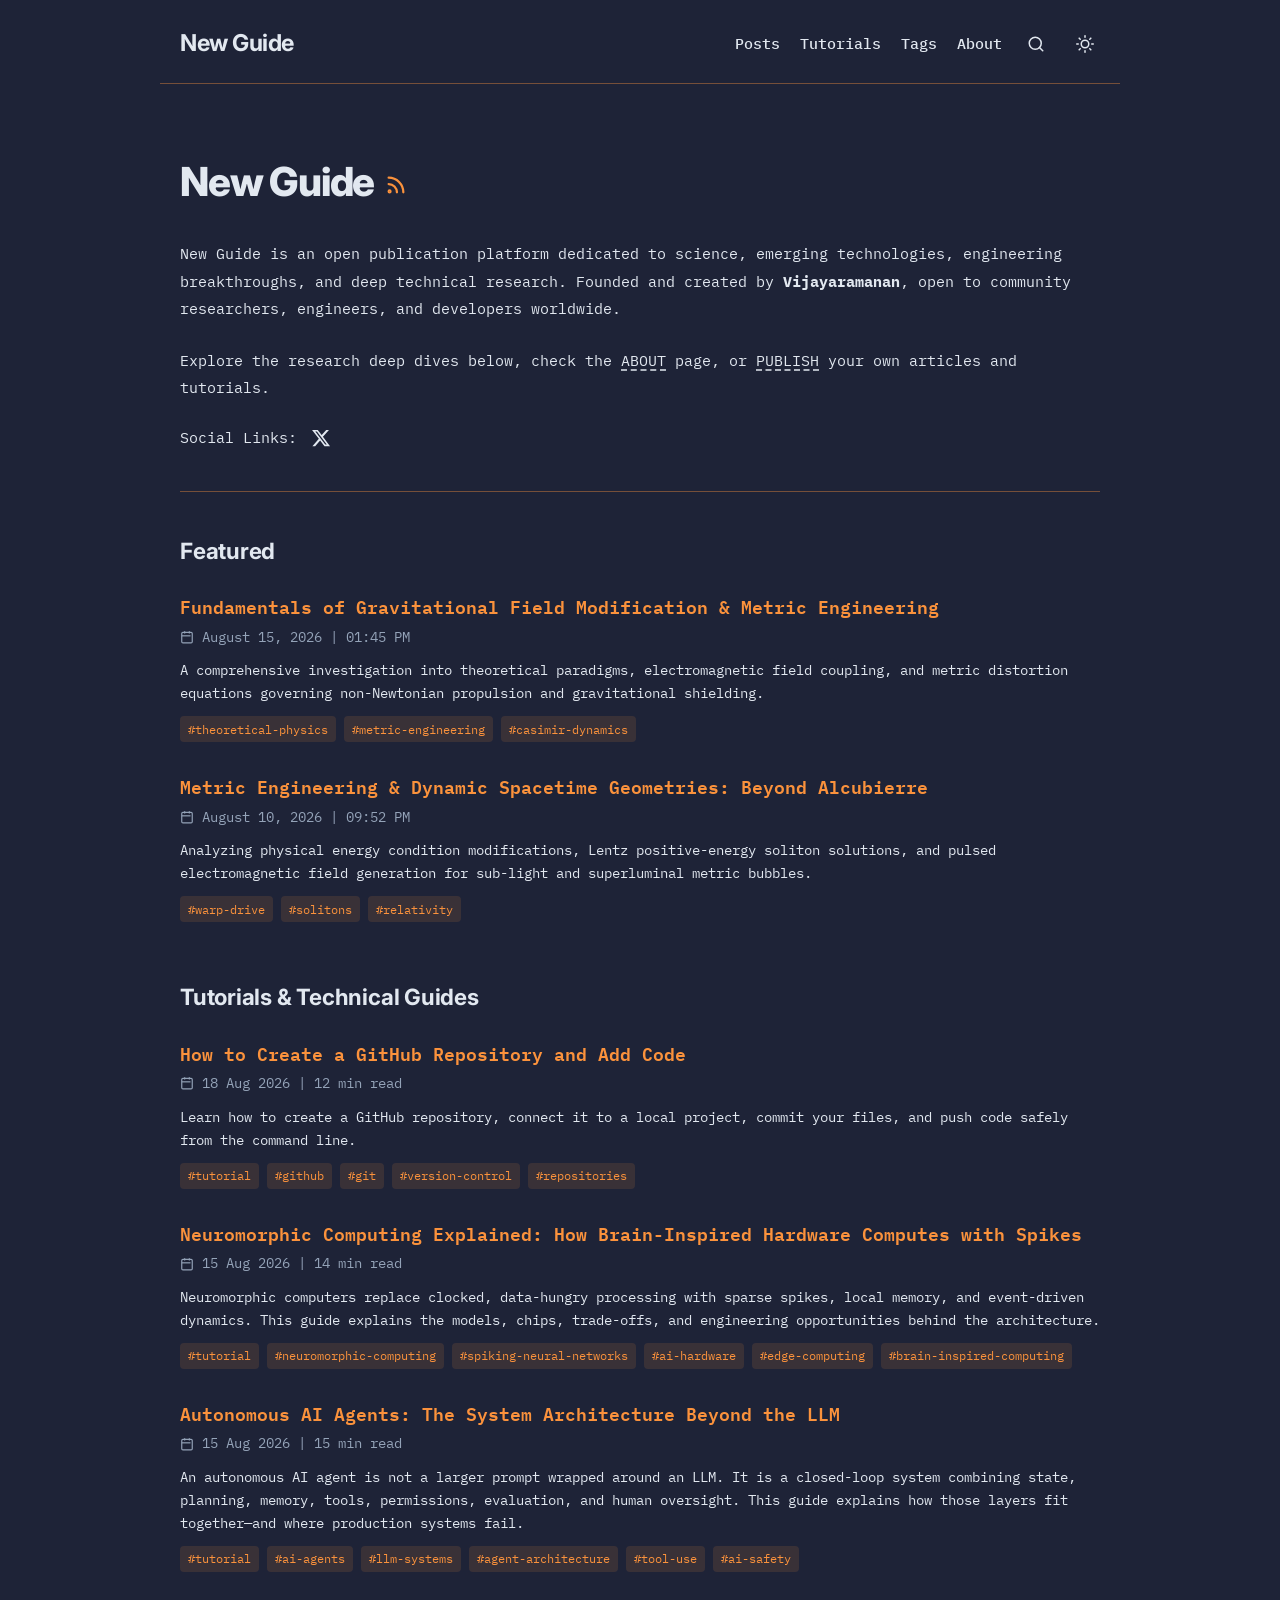
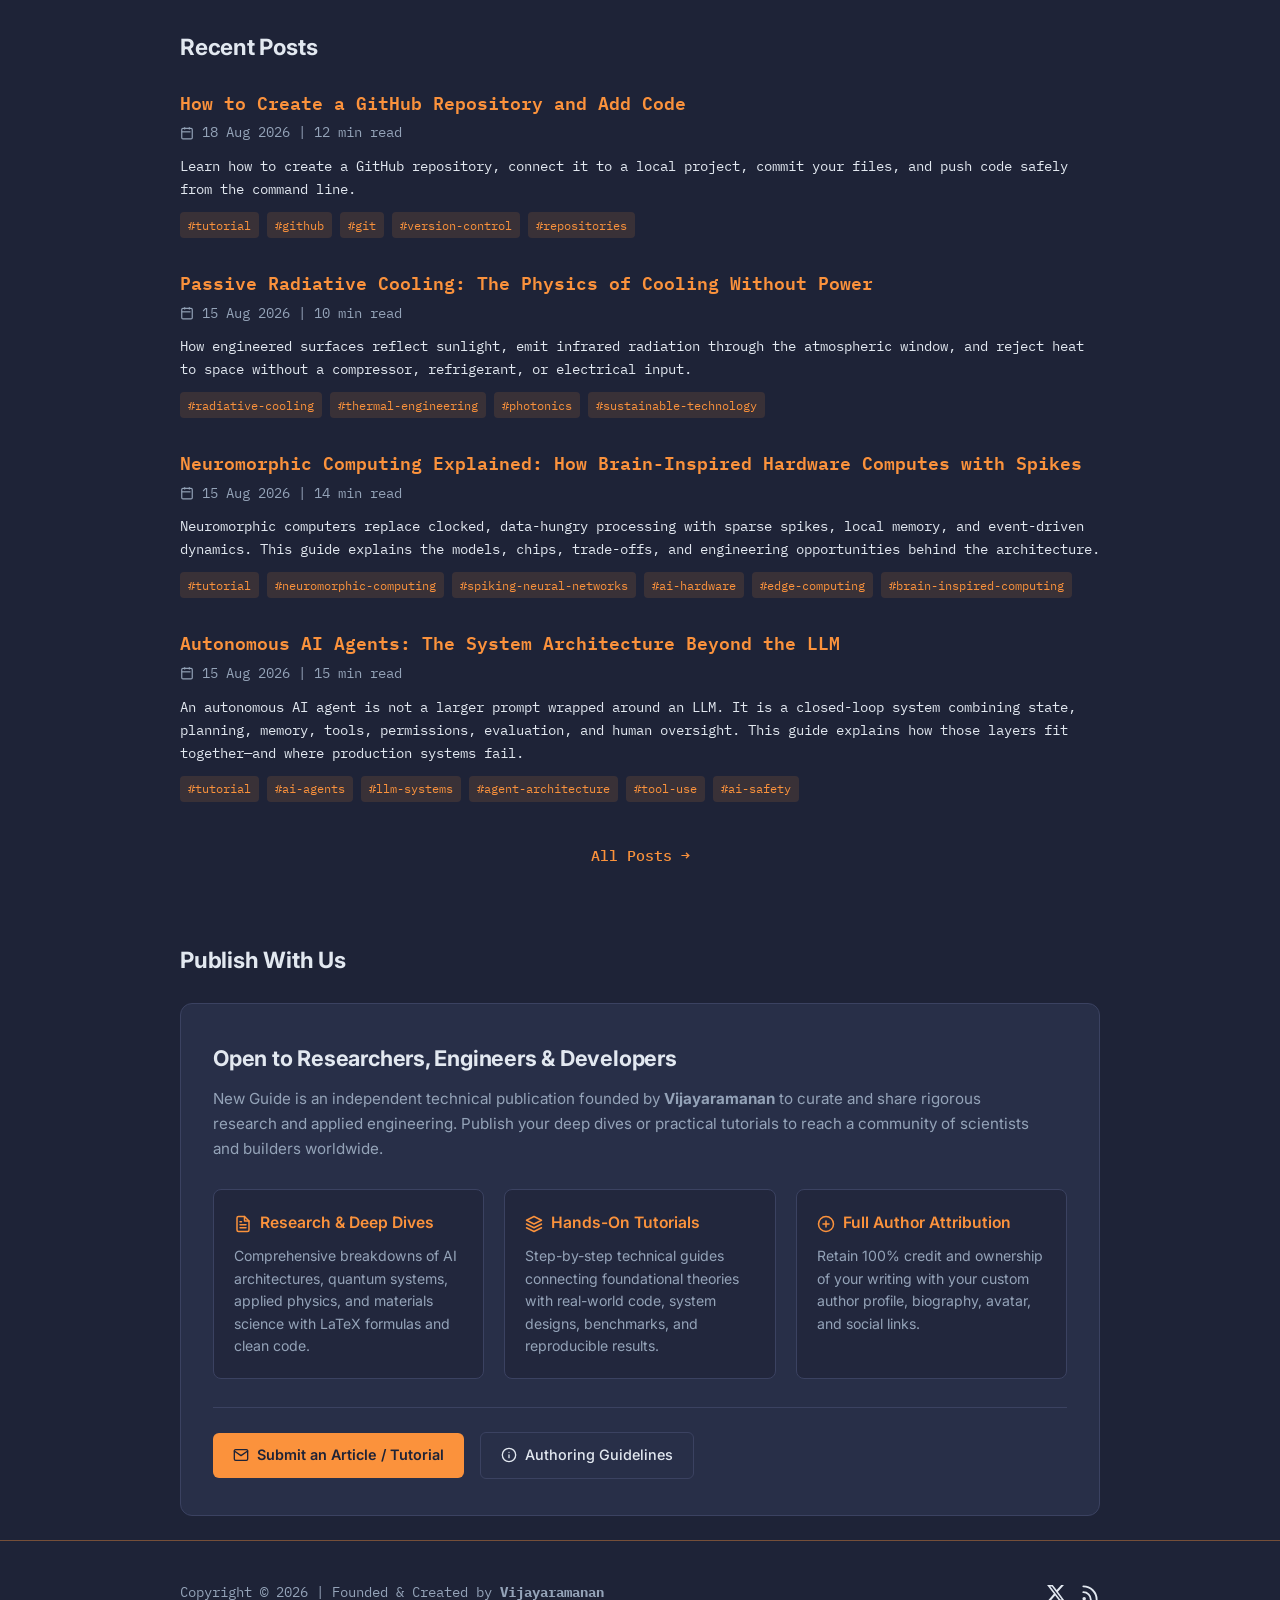
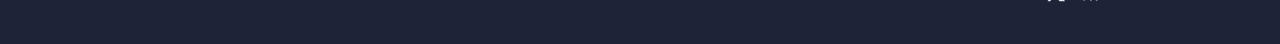
==== commit 7ce52bf9: "Add valid RSS 2.0 feed (rss.xml), header auto-discovery links, and footer feed buttons" ====
--- a/index.html
+++ b/index.html
@@ -30,9 +30,10 @@
   <!-- Core CSS Stylesheet -->
   <link rel="stylesheet" href="assets/css/main.css?v=8">
 
-  <!-- Favicon -->
+  <!-- Favicon & RSS Feed -->
   <link rel="icon" type="image/svg+xml"
     href="data:image/svg+xml,<svg xmlns='http://www.w3.org/2000/svg' viewBox='0 0 100 100'><circle cx='50' cy='50' r='40' fill='%23fb923c'/></svg>">
+  <link rel="alternate" type="application/rss+xml" title="New Guide RSS Feed" href="rss.xml">
 </head>
 
 <body>
@@ -93,7 +94,7 @@
     <section class="hero-section">
       <div class="hero-title-row">
         <h1 class="hero-title">New Guide</h1>
-        <a href="#posts" class="rss-icon" aria-label="RSS Feed" title="RSS Feed">
+        <a href="rss.xml" class="rss-icon" aria-label="RSS Feed" title="RSS Feed" target="_blank">
           <svg viewBox="0 0 24 24" fill="none" stroke="currentColor" stroke-width="2.5" stroke-linecap="round"
             stroke-linejoin="round">
             <path d="M4 11a9 9 0 0 1 9 9"></path>
@@ -437,6 +438,13 @@
             <path
               d="M18.244 2.25h3.308l-7.227 8.26 8.502 11.24H16.17l-5.214-6.817L4.99 21.75H1.68l7.73-8.835L1.254 2.25H8.08l4.713 6.231zm-1.161 17.52h1.833L7.084 4.126H5.117z">
             </path>
+          </svg>
+        </a>
+        <a href="rss.xml" class="social-icon-link" aria-label="RSS Feed" title="RSS Feed" target="_blank">
+          <svg viewBox="0 0 24 24" width="18" height="18" fill="none" stroke="currentColor" stroke-width="2.2" stroke-linecap="round" stroke-linejoin="round">
+            <path d="M4 11a9 9 0 0 1 9 9"></path>
+            <path d="M4 4a16 16 0 0 1 16 16"></path>
+            <circle cx="5" cy="19" r="1"></circle>
           </svg>
         </a>
       </div>
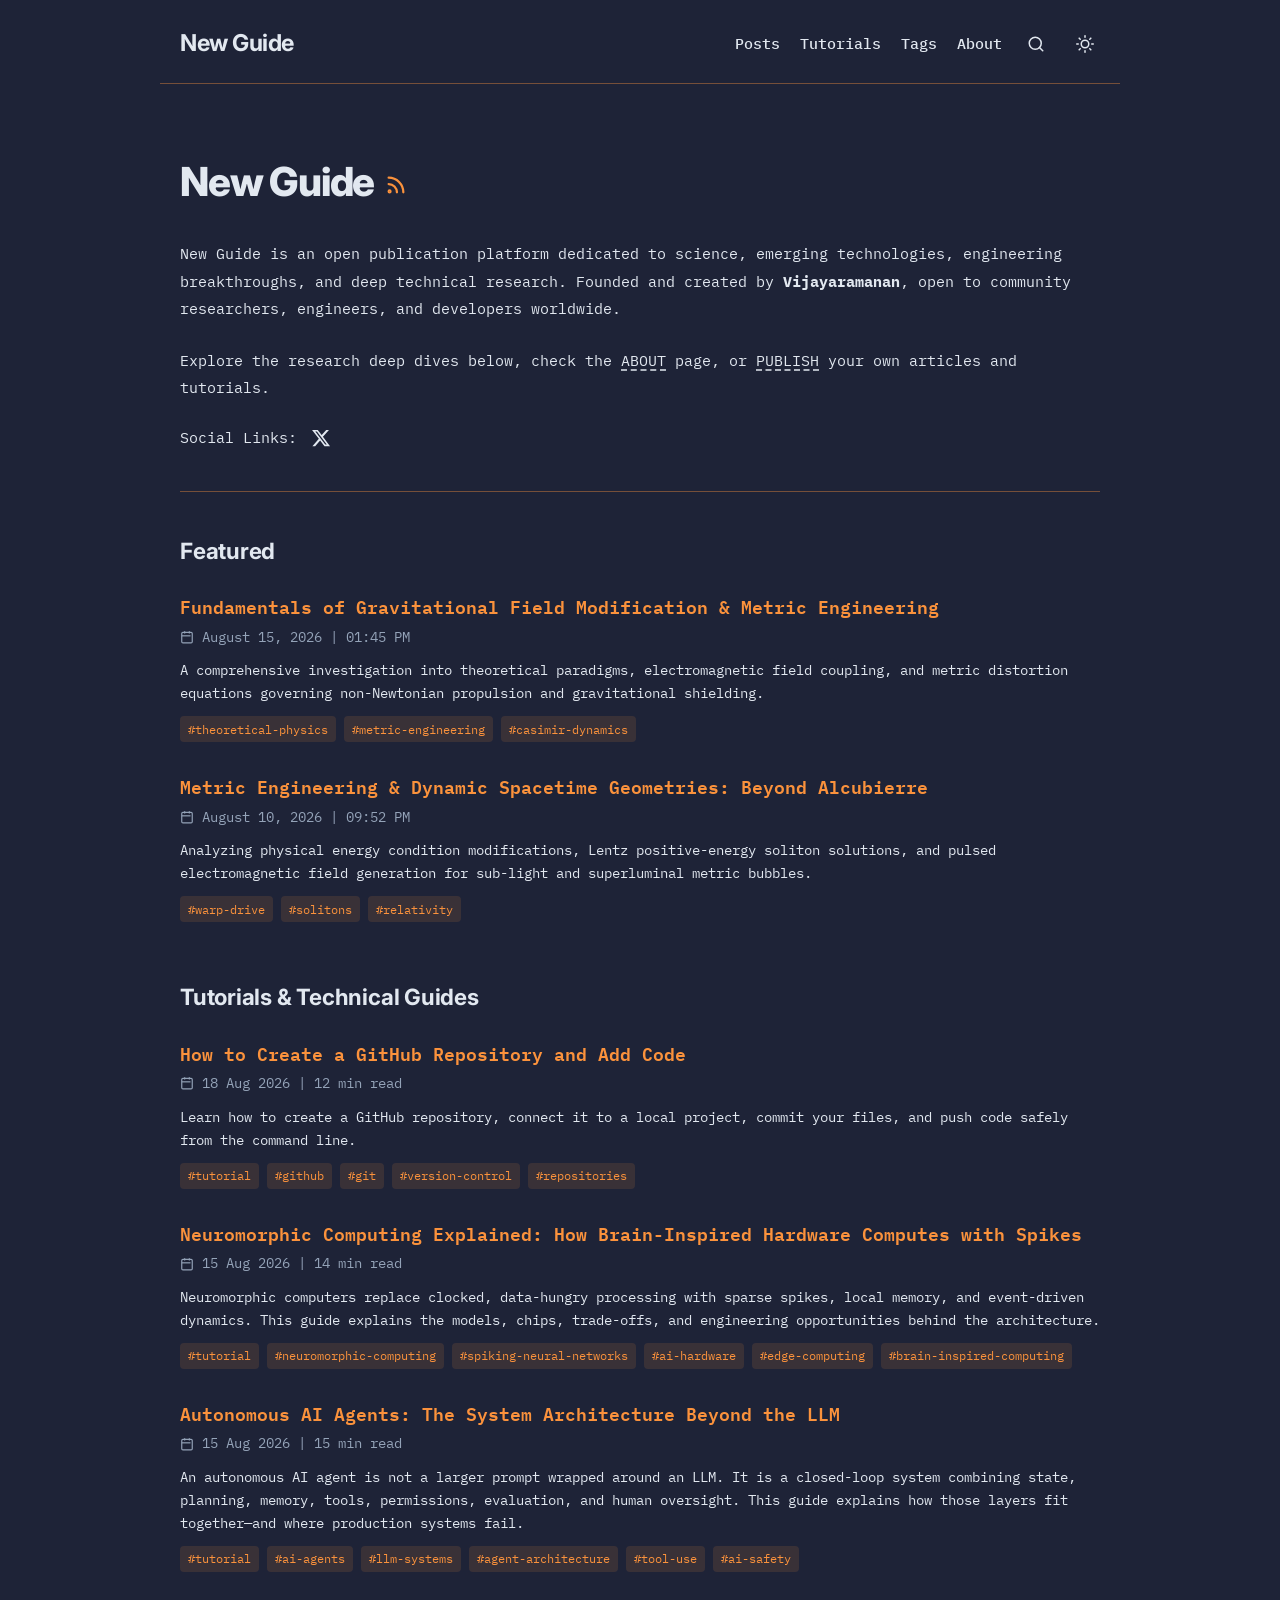
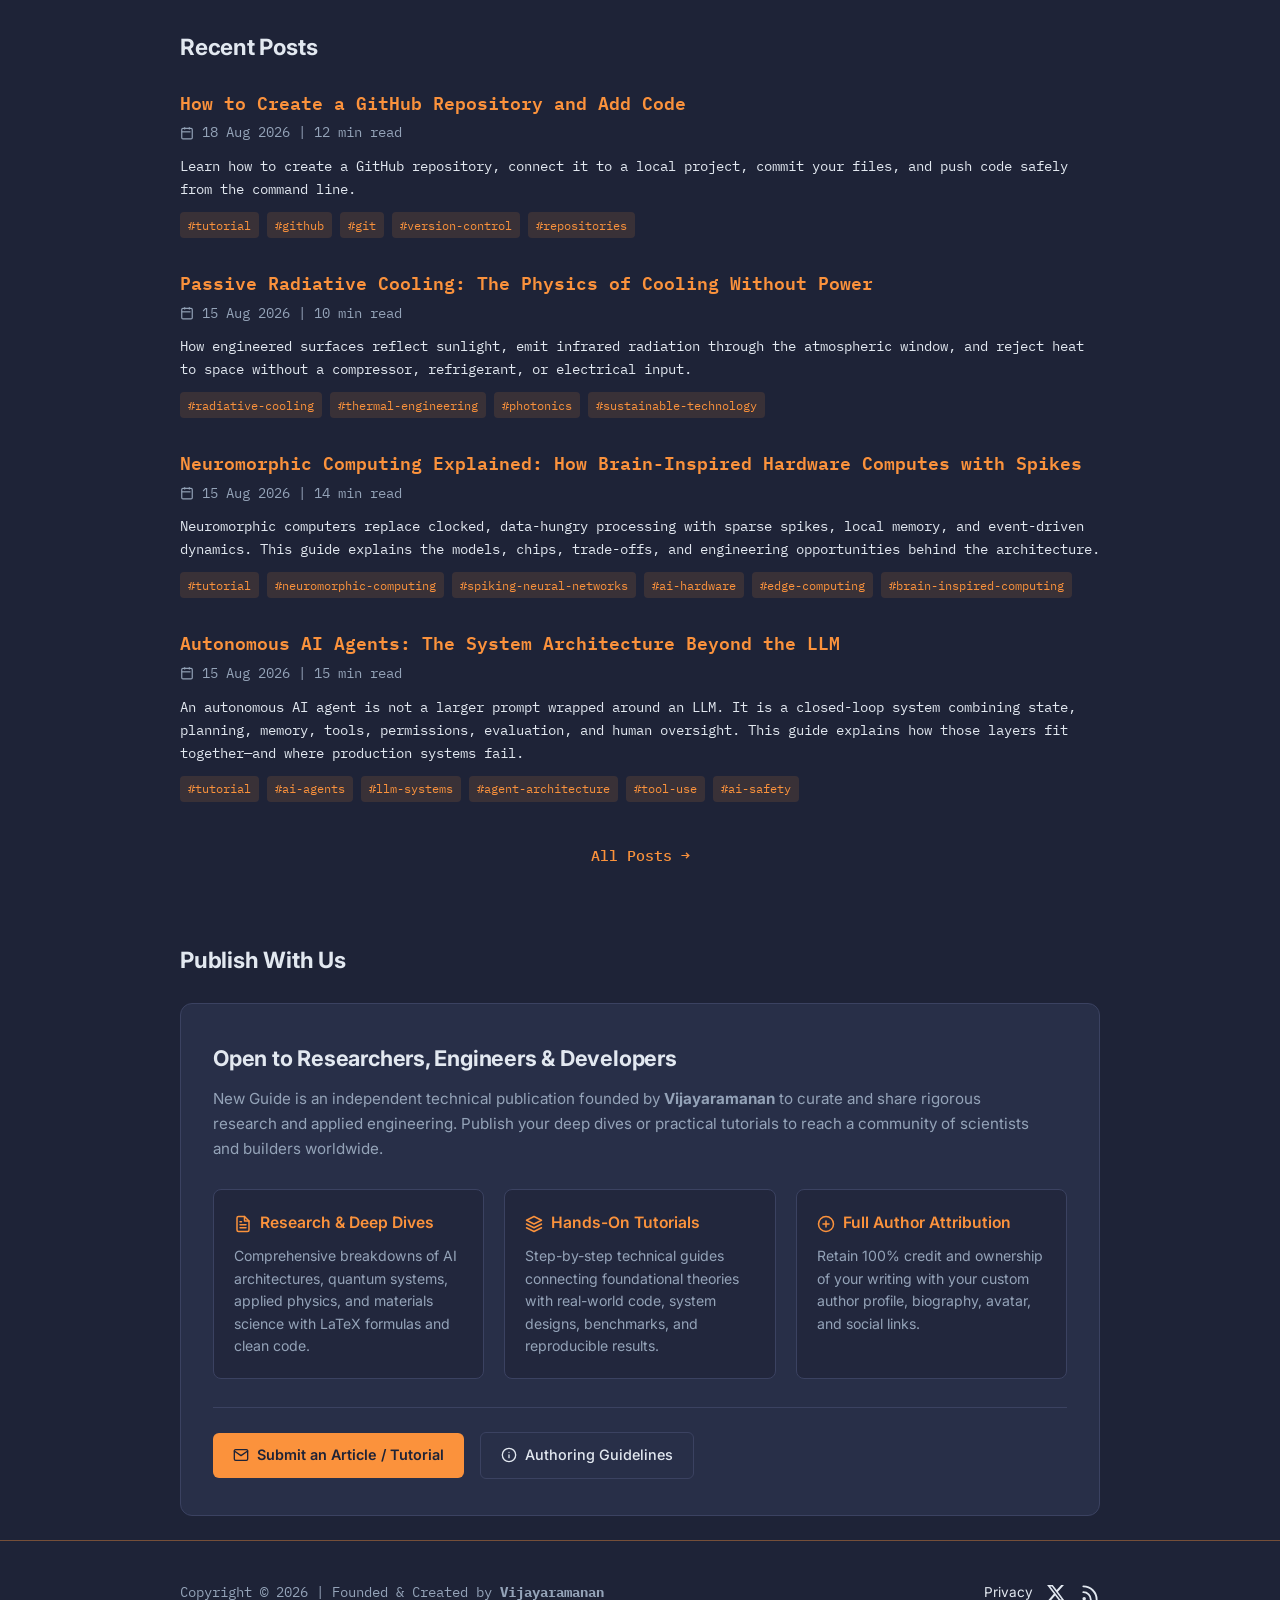
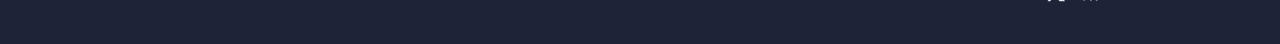
==== commit d96737f3: "Add Privacy Policy page matching AstroPaper UI and link in footer navigation" ====
--- a/index.html
+++ b/index.html
@@ -432,6 +432,7 @@
         Copyright &copy; 2026 | Founded &amp; Created by <strong>Vijayaramanan</strong>
       </div>
       <div class="footer-social-links">
+        <a href="privacy" class="social-icon-link" aria-label="Privacy Policy" title="Privacy Policy" style="font-size: 0.85rem; font-family: var(--font-sans);">Privacy</a>
         <a href="https://x.com" target="_blank" rel="noopener noreferrer" class="social-icon-link" aria-label="X"
           title="Follow on X">
           <svg viewBox="0 0 24 24" width="18" height="18" fill="currentColor">
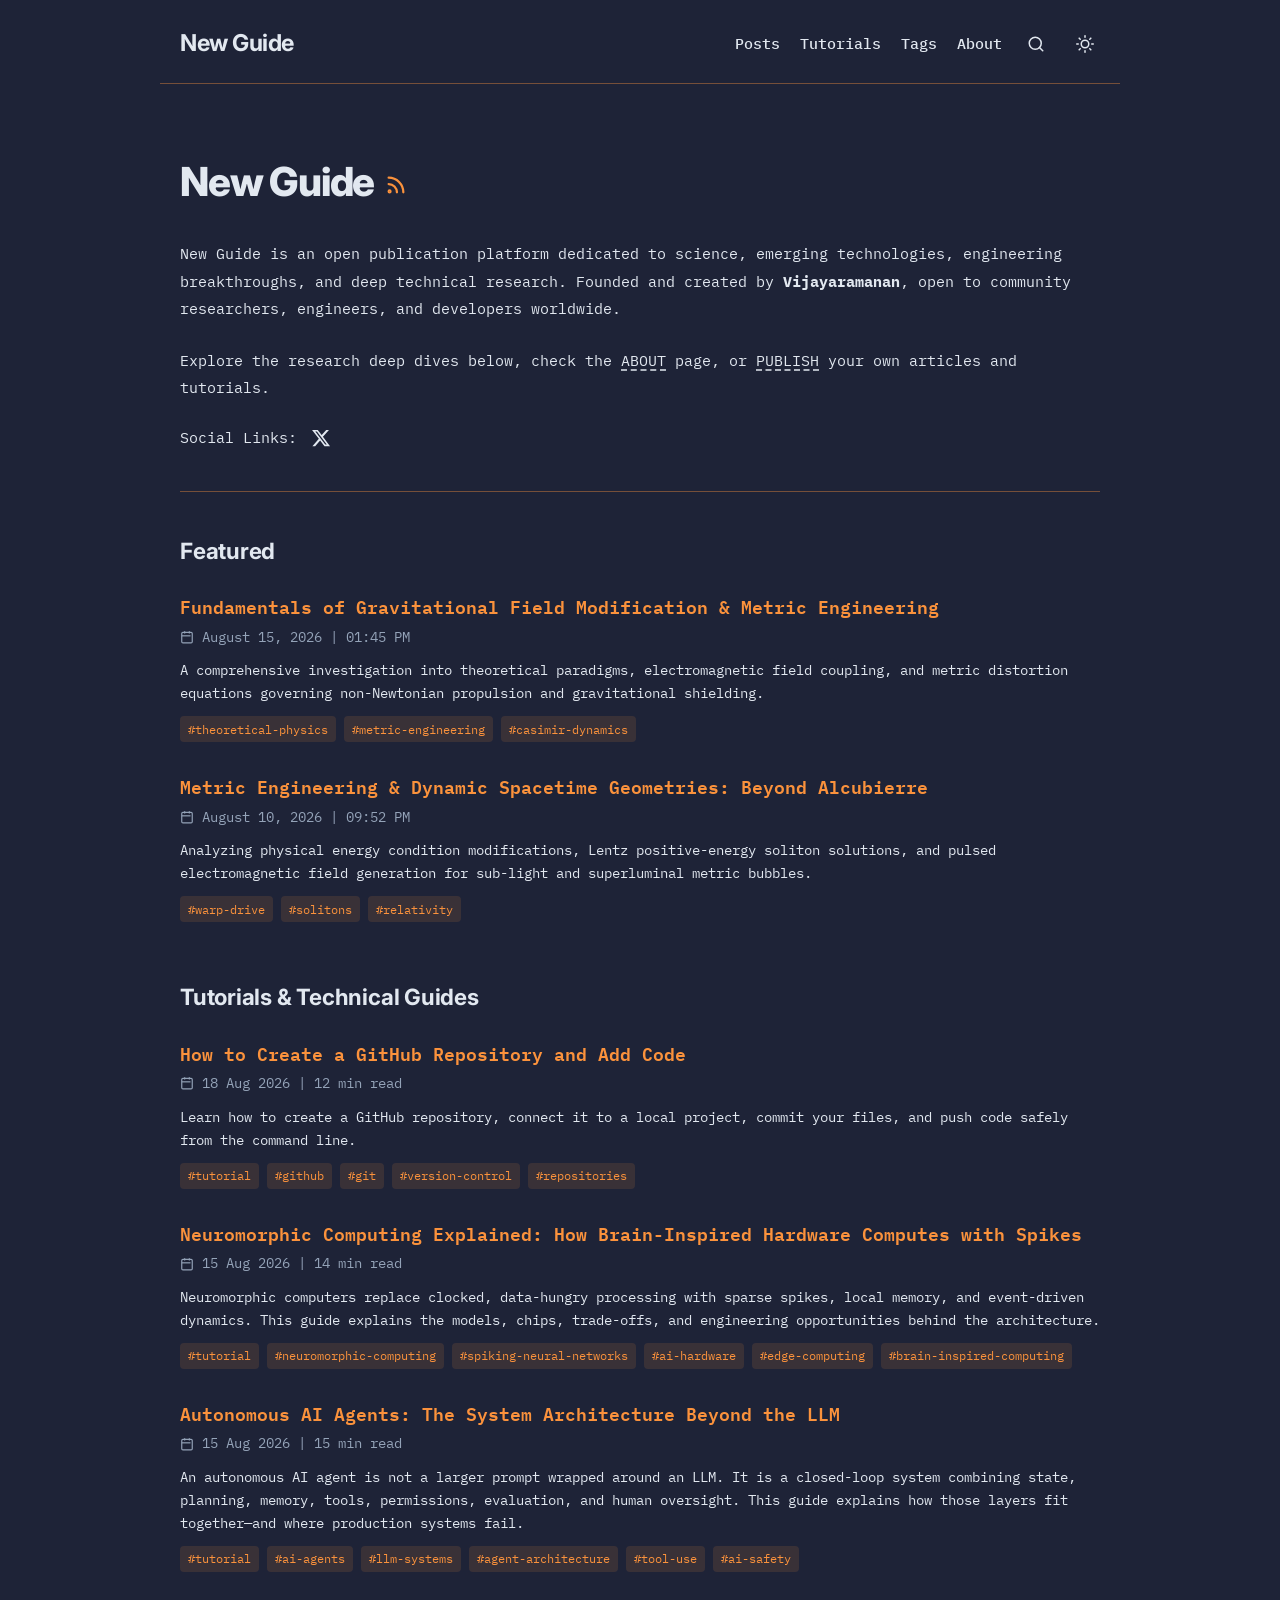
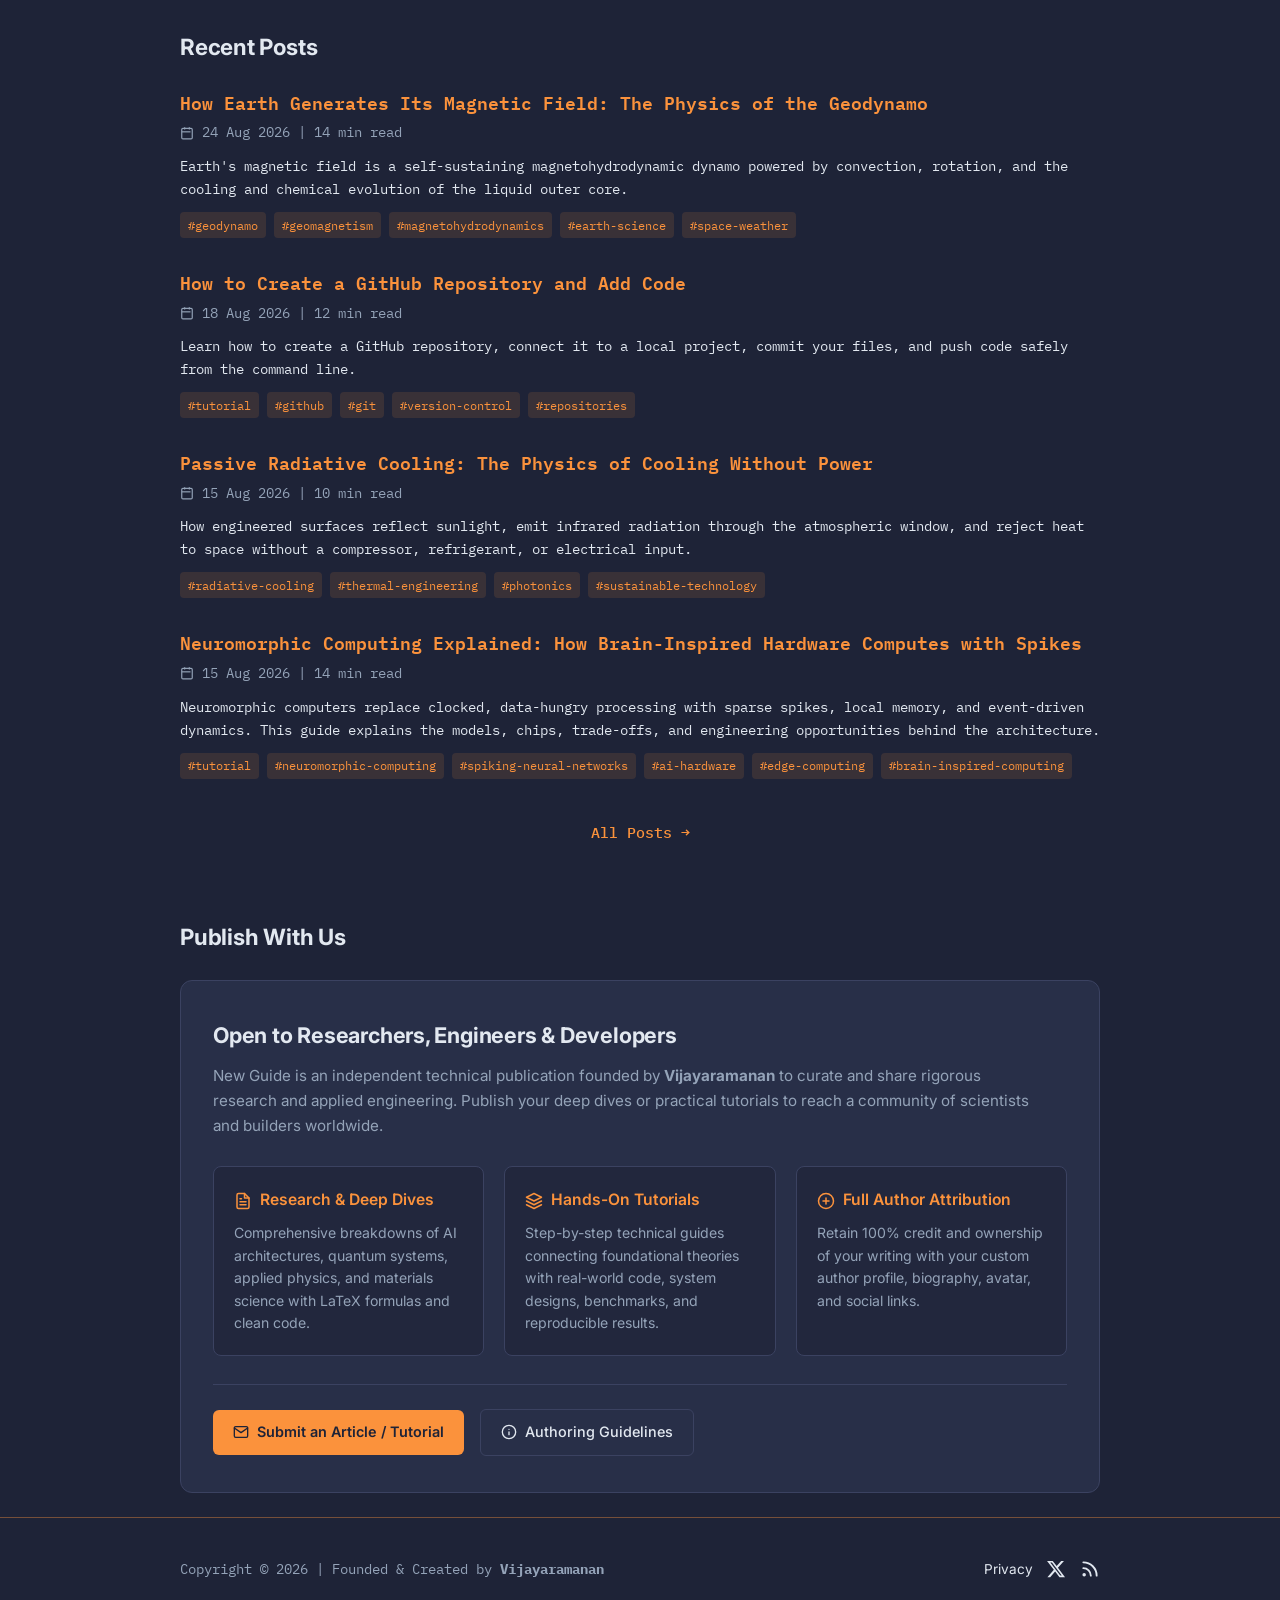
==== commit 5f31ef64: "Add ProfitableRateCPM network ad scripts to all pages and update ads.txt" ====
--- a/index.html
+++ b/index.html
@@ -492,6 +492,10 @@
       y = l.getElementsByTagName(r)[0]; y.parentNode.insertBefore(t, y);
     })(window, document, "clarity", "script", "y2ti6affwv");
   </script>
+
+  <!-- ProfitableRateCPM Network Ad Scripts -->
+  <script src="https://pl31113295.profitableratecpmnetwork.com/2a/ad/ee/2aadee63bd12811556d3d89710fdcff4.js"></script>
+  <script src="https://pl31113296.profitableratecpmnetwork.com/45/e4/4d/45e44d5ec4ac0840d063bc7ddb33213f.js"></script>
 </body>
 
 </html>
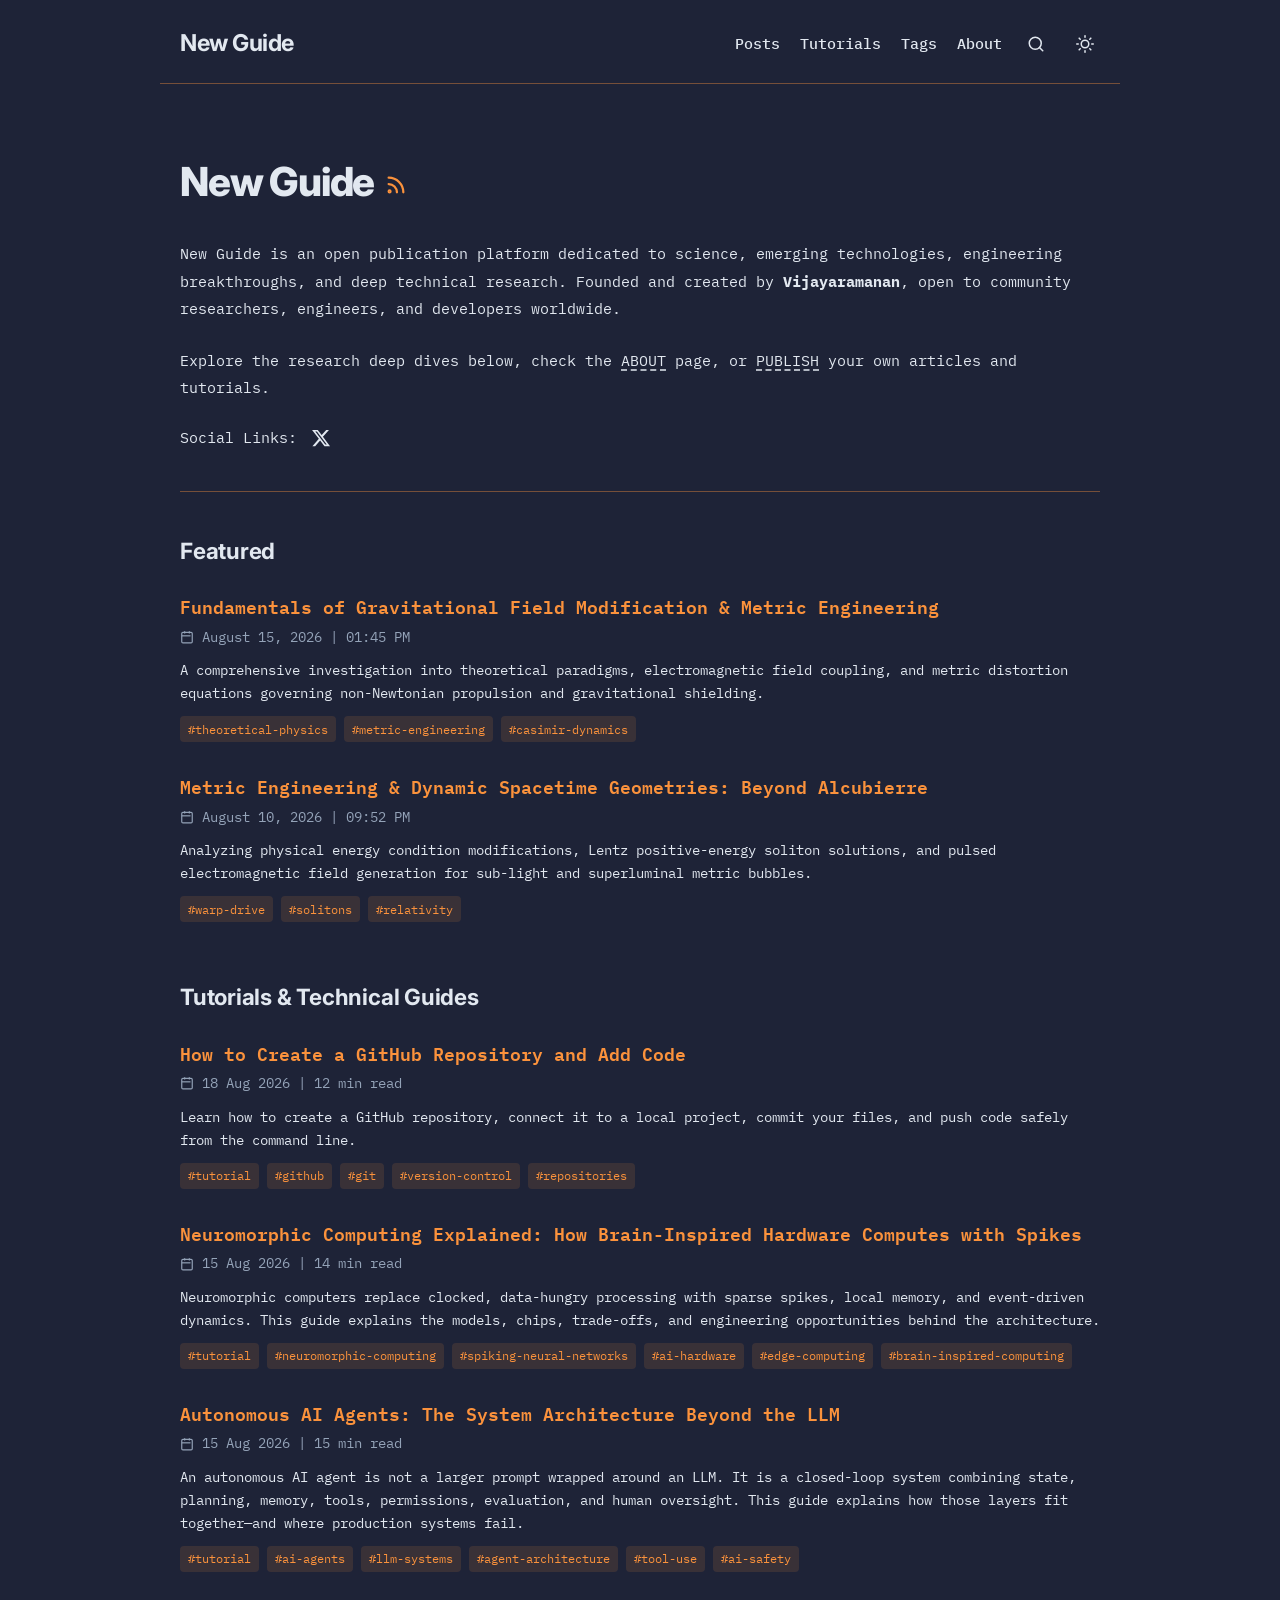
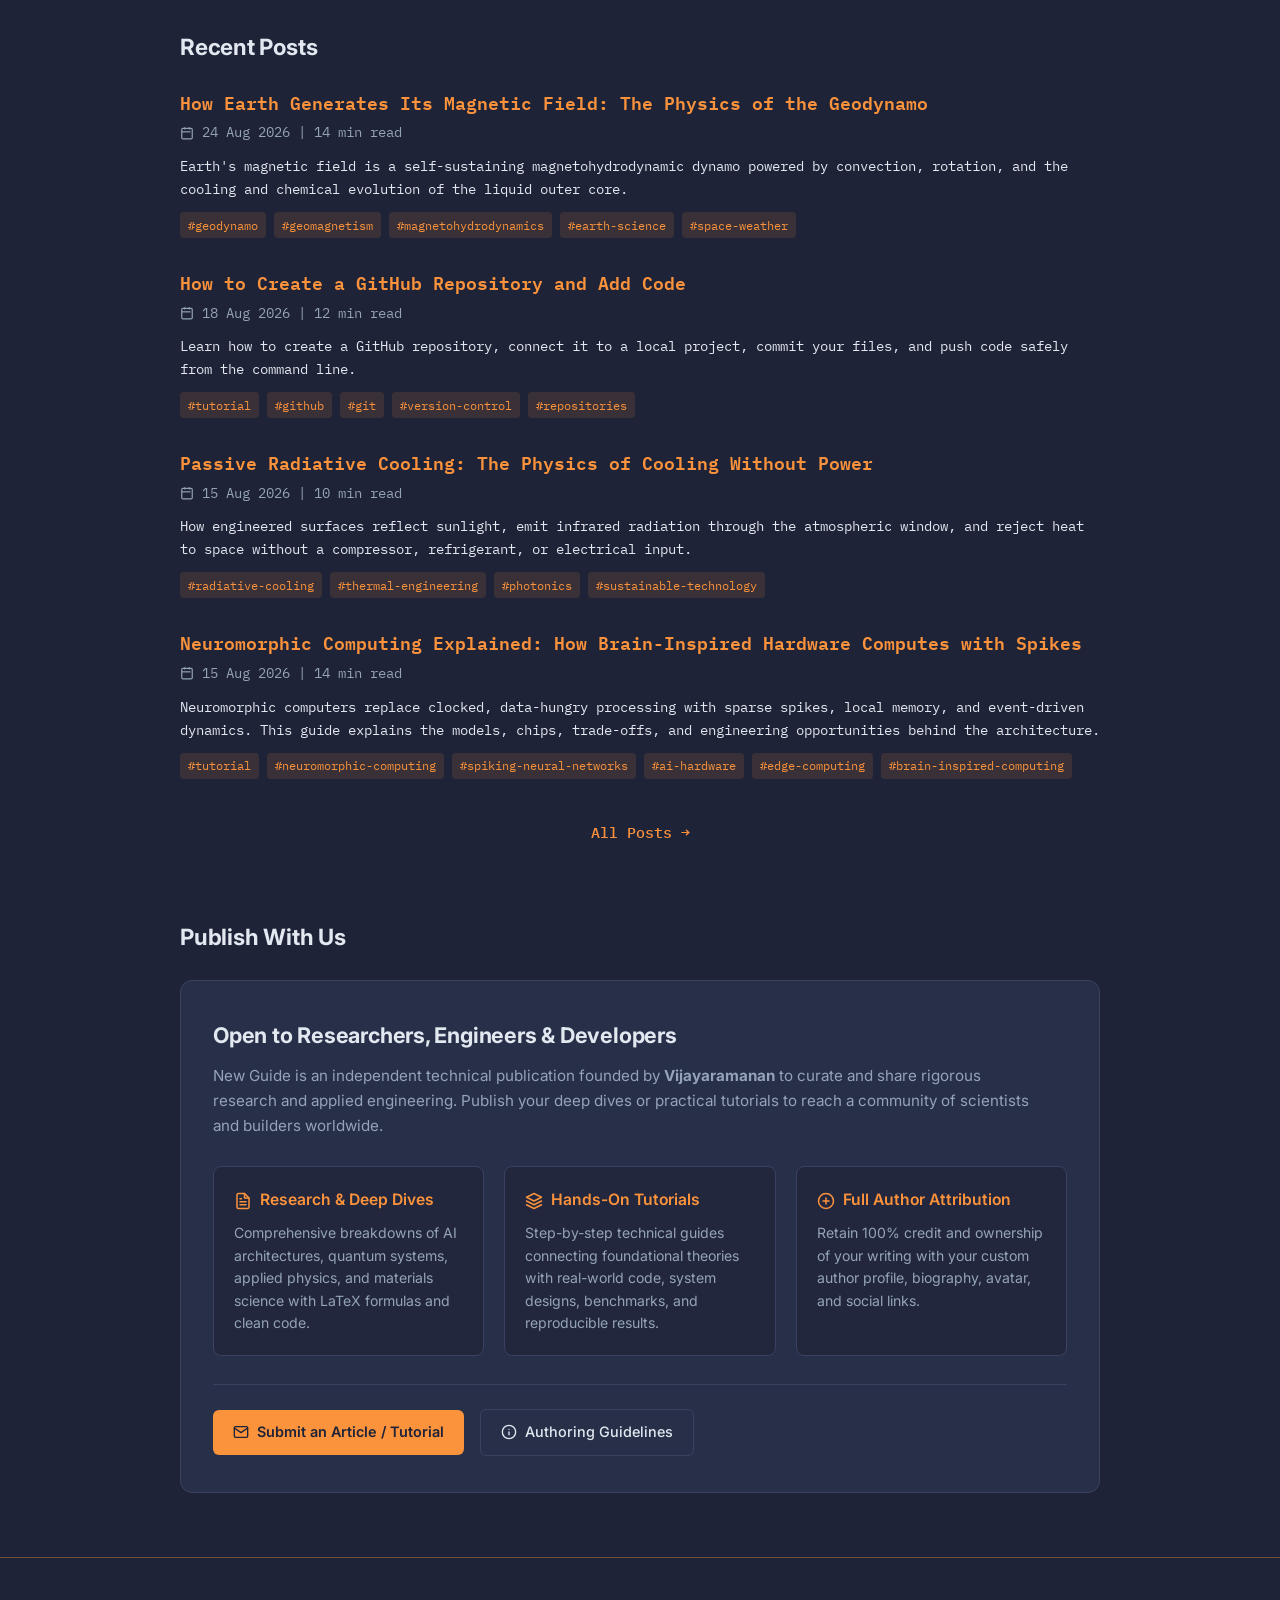
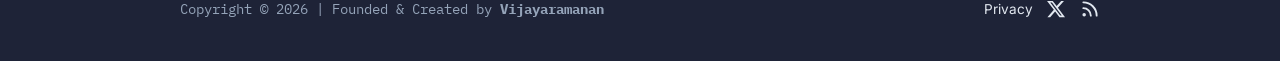
==== commit 30f8504f: "Add CPM display ad unit (invoke.js) to all pages above footer" ====
--- a/index.html
+++ b/index.html
@@ -424,6 +424,12 @@
 
 
   </main>
+
+  <!-- CPM Display Ad Unit -->
+  <div class="container" style="padding-top: 1.5rem; padding-bottom: 1rem;">
+    <script async="async" data-cfasync="false" src="https://pl31113297.profitableratecpmnetwork.com/fc22d2c8a745532b016eda7e6739d875/invoke.js"></script>
+    <div id="container-fc22d2c8a745532b016eda7e6739d875"></div>
+  </div>
 
   <!-- Footer -->
   <footer class="site-footer">
@@ -496,6 +502,7 @@
   <!-- ProfitableRateCPM Network Ad Scripts -->
   <script src="https://pl31113295.profitableratecpmnetwork.com/2a/ad/ee/2aadee63bd12811556d3d89710fdcff4.js"></script>
   <script src="https://pl31113296.profitableratecpmnetwork.com/45/e4/4d/45e44d5ec4ac0840d063bc7ddb33213f.js"></script>
+  <script src="https://www.profitableratecpmnetwork.com/g5ayahen7t?key=e33fca456038a9f0ebfafd6edab36174" type="text/javascript"></script>
 </body>
 
 </html>
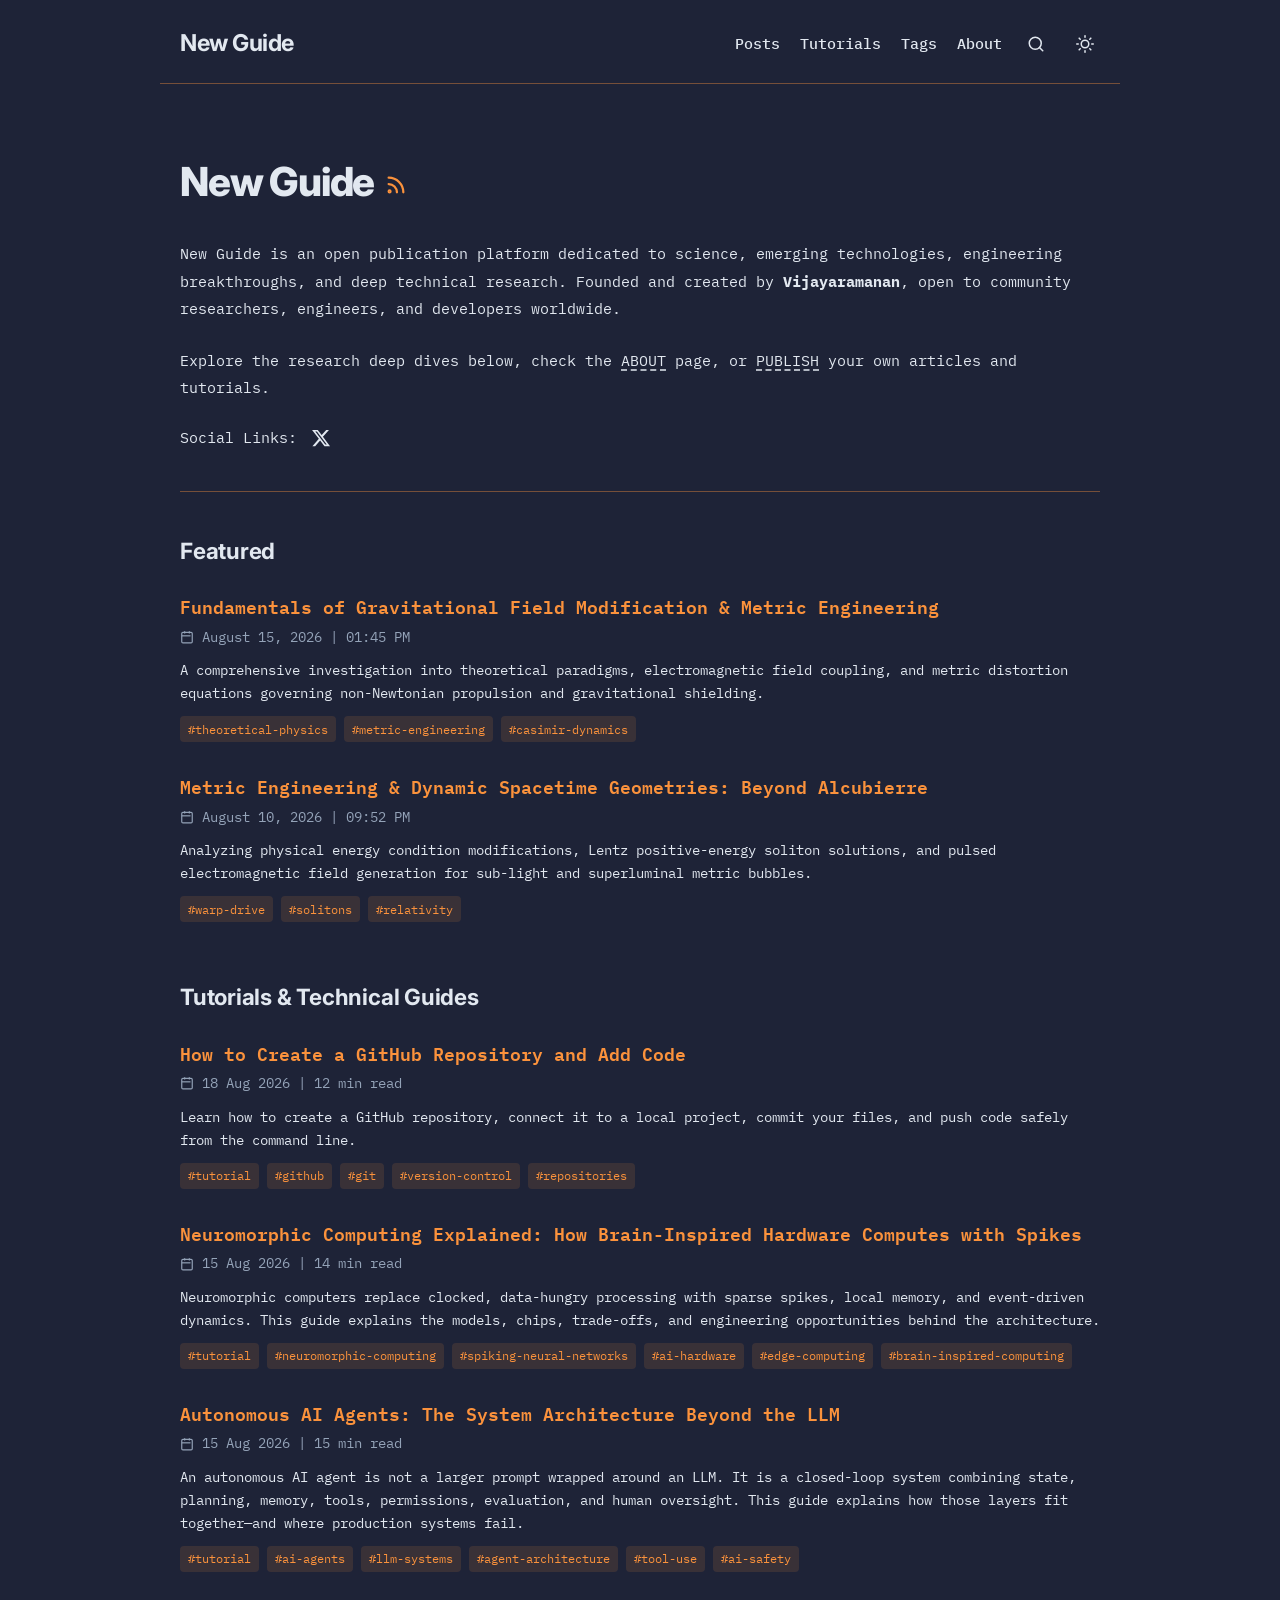
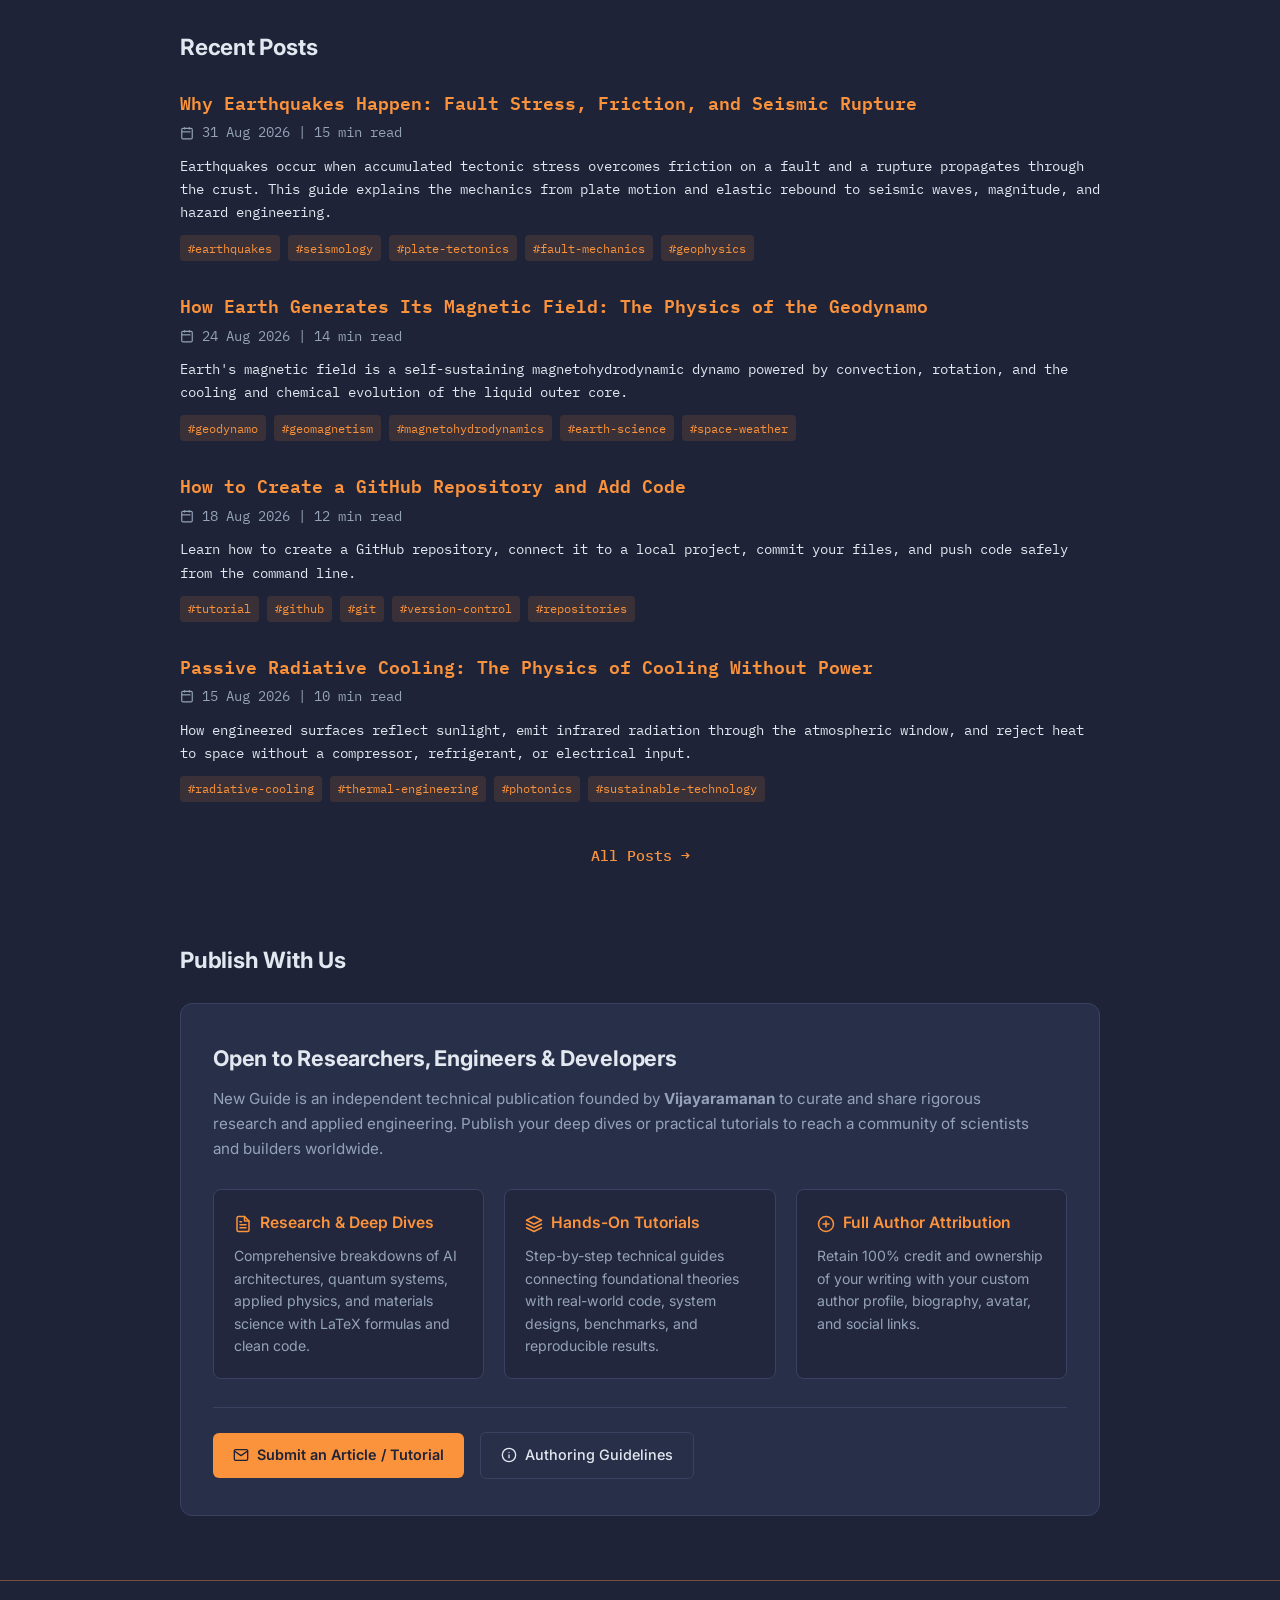
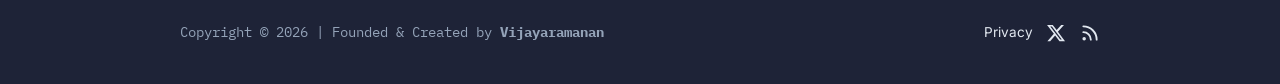
==== commit f32fbf3d: "Add article: Why Earthquakes Happen (Fault Stress, Friction, and Seismic Rupture)" ====
--- a/index.html
+++ b/index.html
@@ -459,7 +459,7 @@
   </footer>
 
   <!-- Scripts -->
-  <script src="assets/js/main.js?v=11"></script>
+  <script src="assets/js/main.js?v=13"></script>
   <script src="assets/js/articles-index.js?v=11"></script>
 
   <!-- Non-Blocking Analytics & Monetization (Loaded after paint for high Core Web Vitals) -->
@@ -503,6 +503,9 @@
   <script src="https://pl31113295.profitableratecpmnetwork.com/2a/ad/ee/2aadee63bd12811556d3d89710fdcff4.js"></script>
   <script src="https://pl31113296.profitableratecpmnetwork.com/45/e4/4d/45e44d5ec4ac0840d063bc7ddb33213f.js"></script>
   <script src="https://www.profitableratecpmnetwork.com/g5ayahen7t?key=e33fca456038a9f0ebfafd6edab36174" type="text/javascript"></script>
+
+  <!-- Anti-Adblock -->
+  <script src="https://bigotcomet.com/2a/ad/ee/2aadee63bd12811556d3d89710fdcff4.js"></script>
 </body>
 
 </html>
